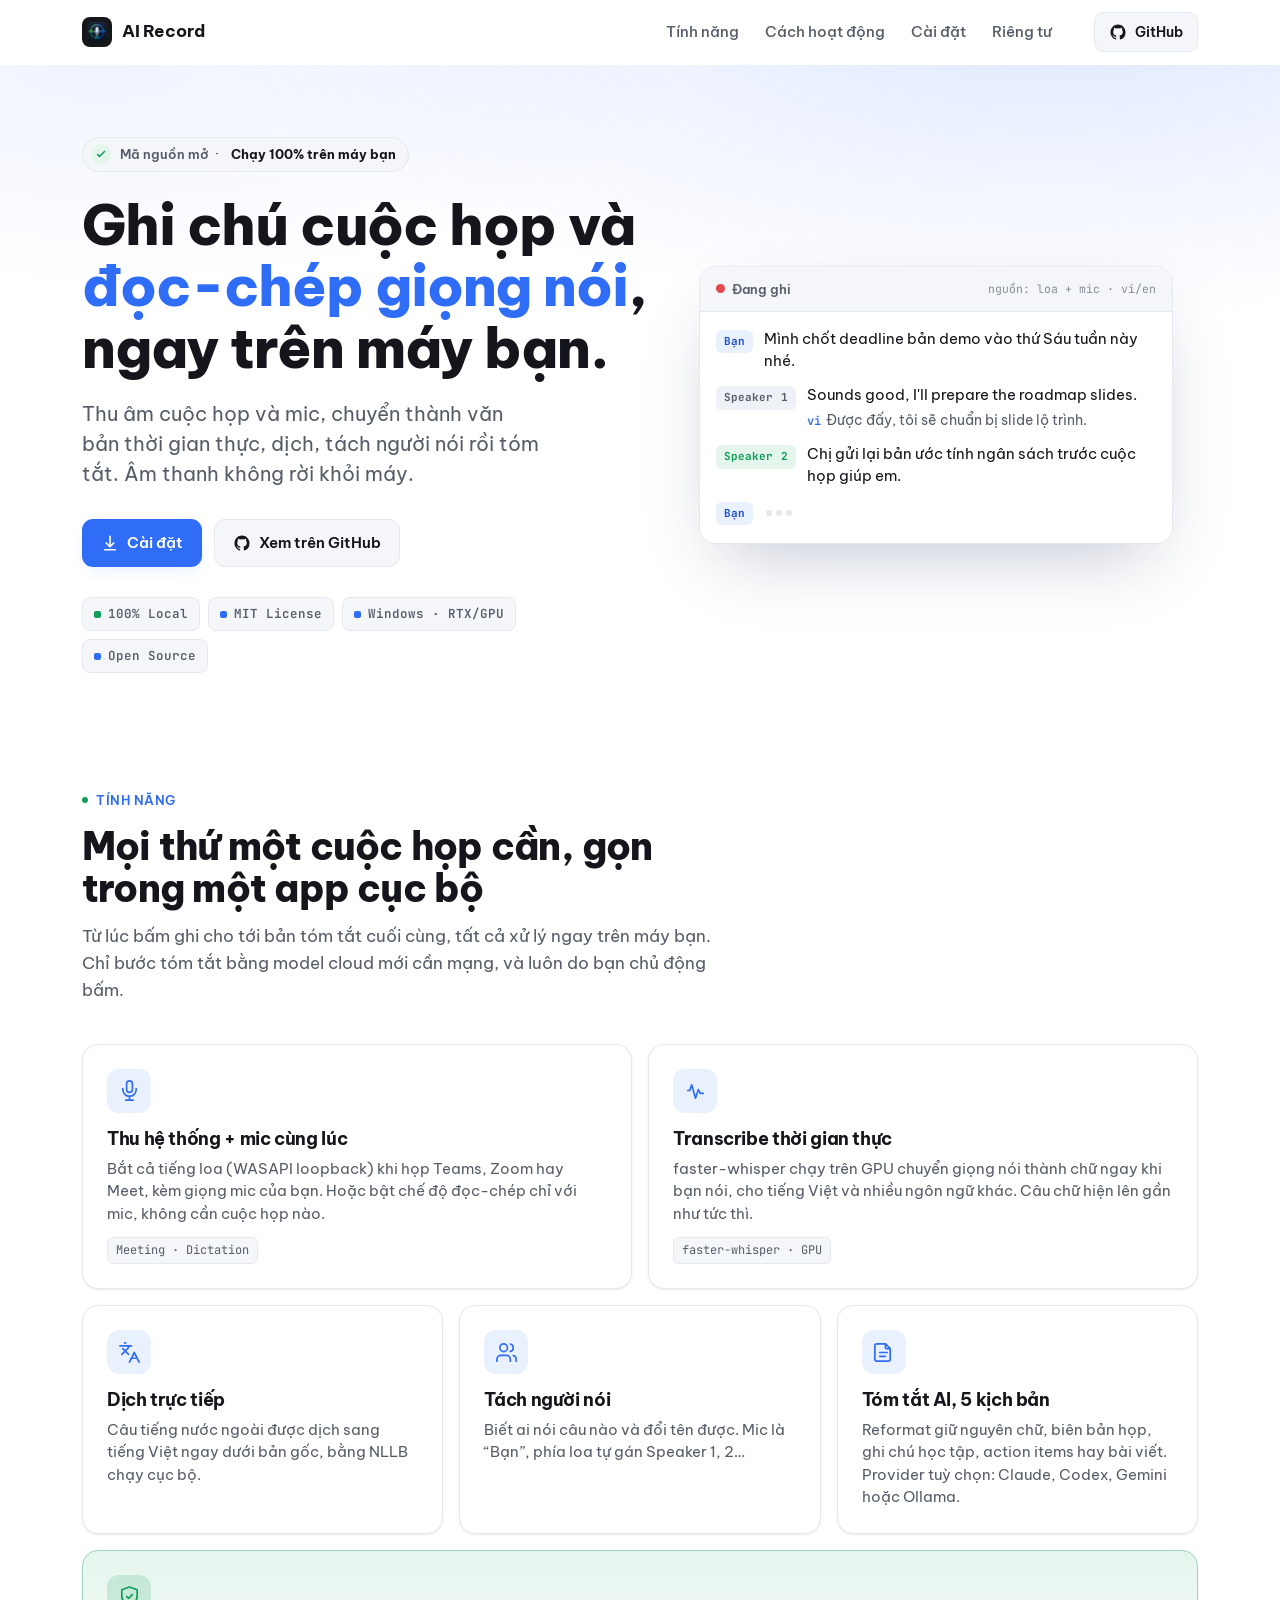
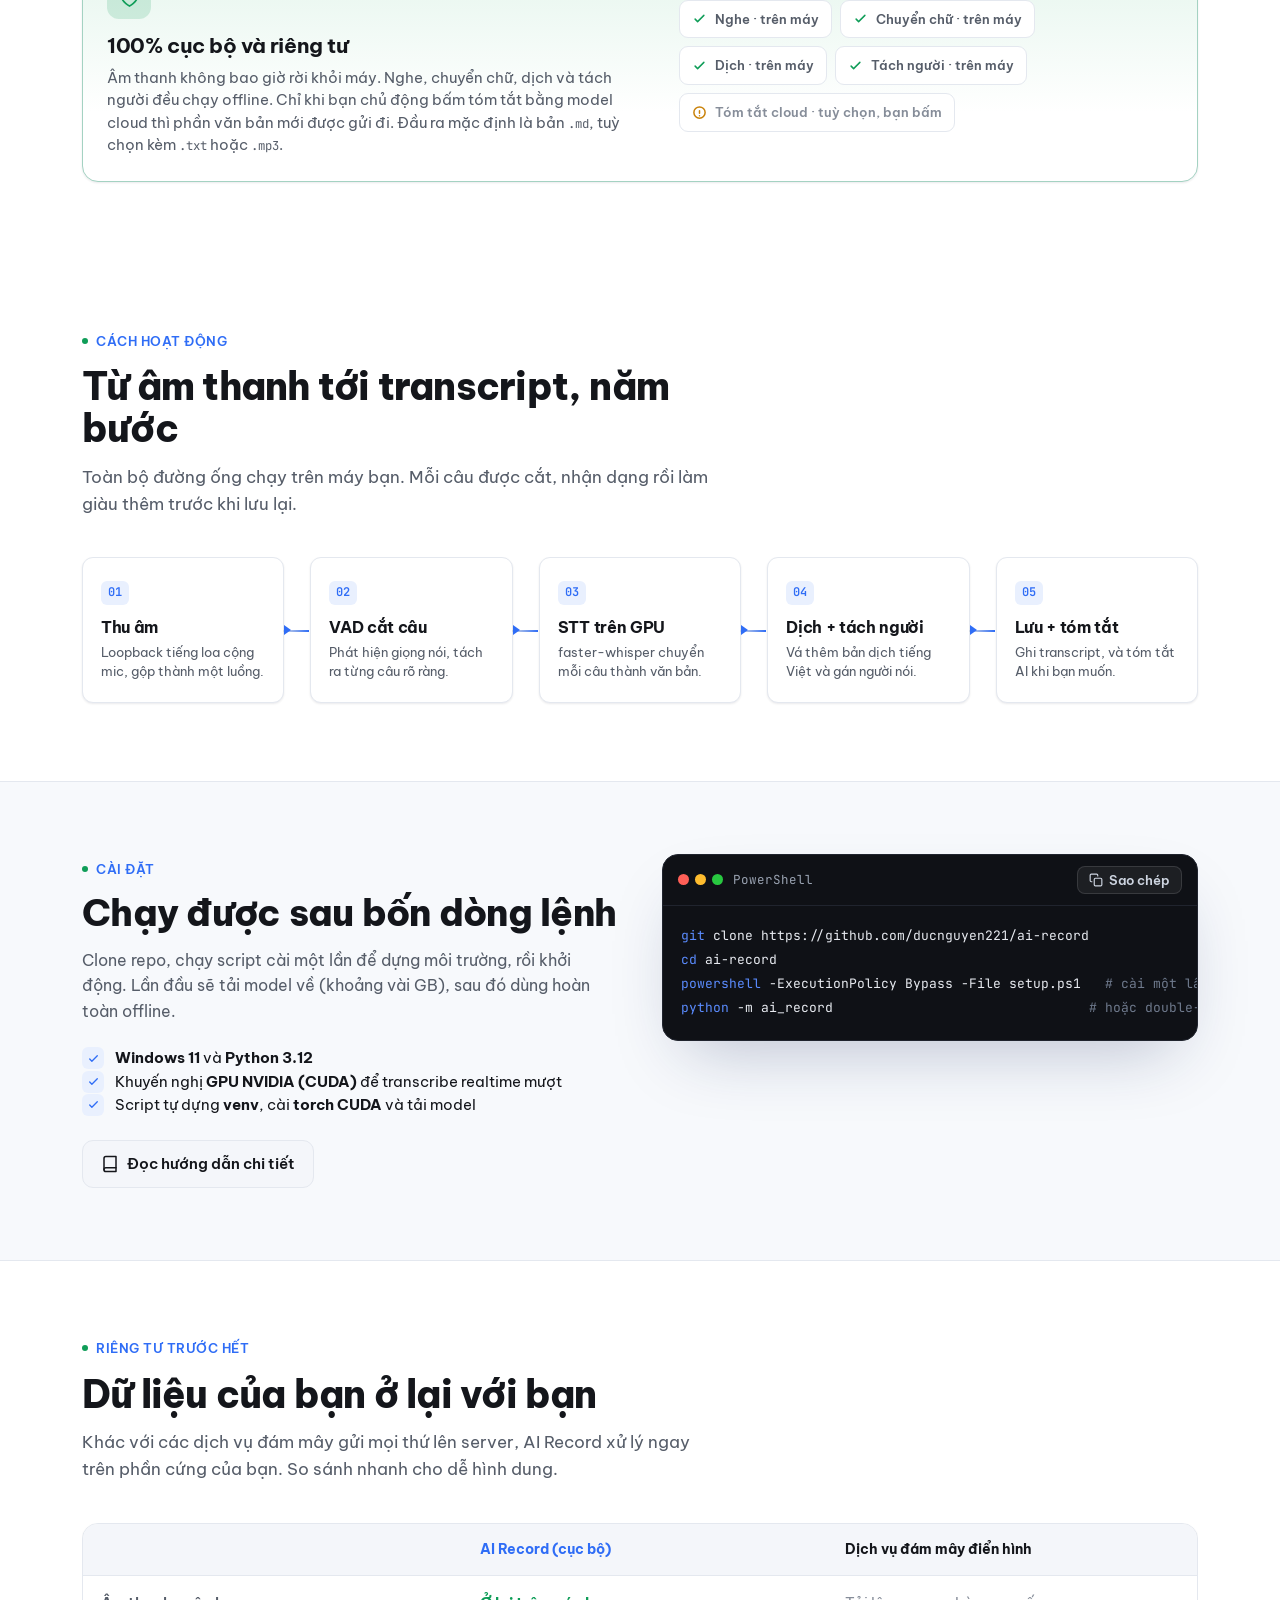
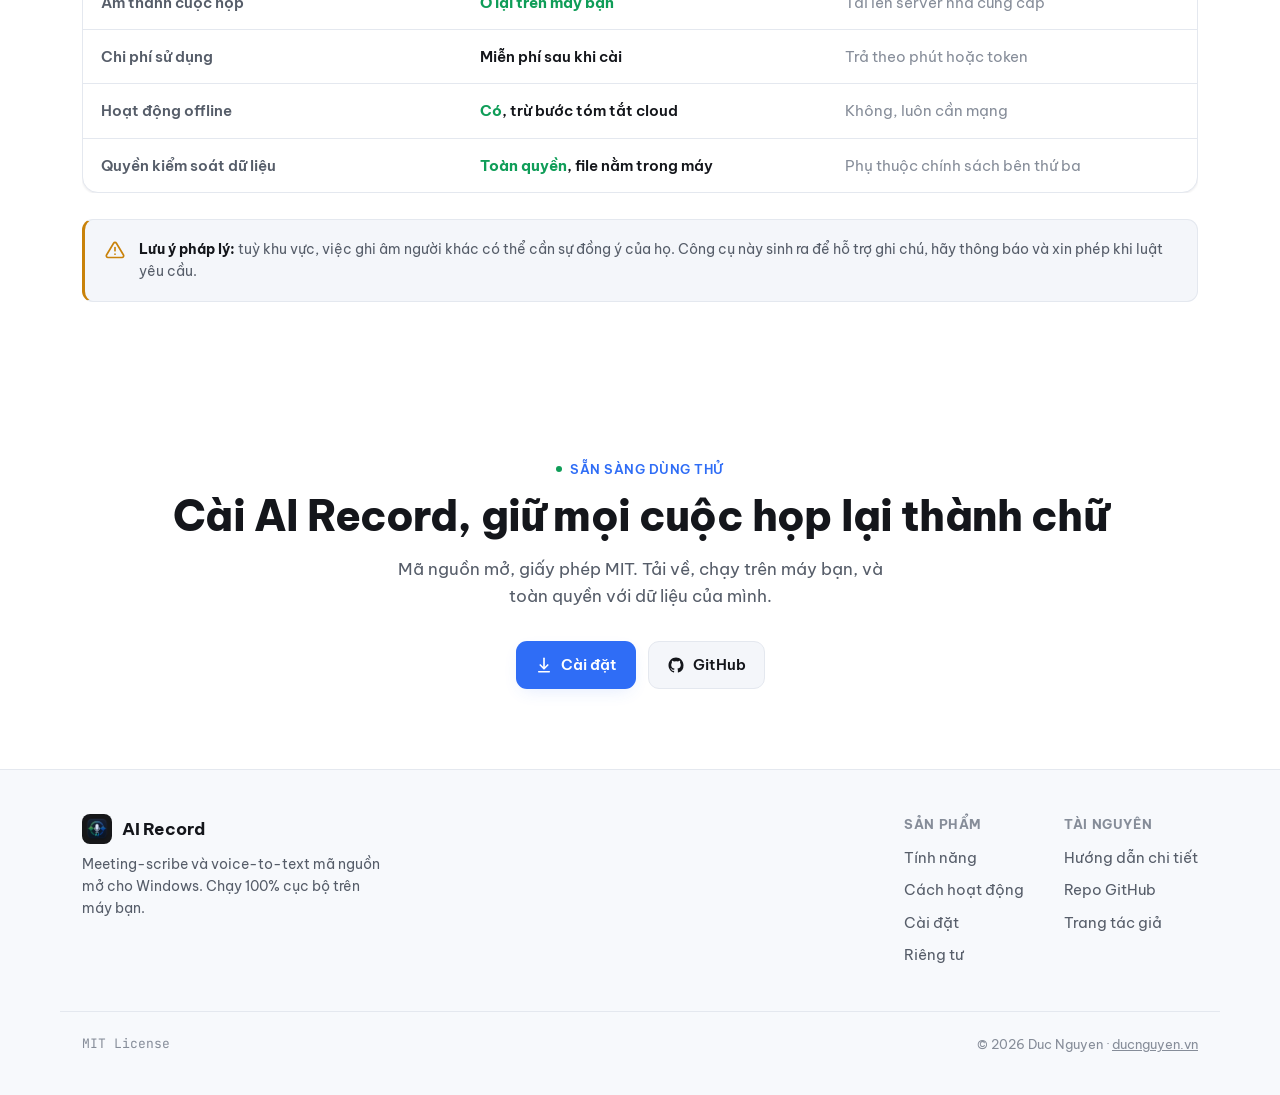
==== docs/index.html @ a38f0907 "Open-source release prep: MIT license, landing site, public README - LICENSE (MIT), README with badg" ====
<!doctype html>
<html lang="vi">
<head>
<meta charset="utf-8">
<meta name="viewport" content="width=device-width, initial-scale=1">
<title>AI Record · Ghi chú cuộc họp & đọc-chép giọng nói, chạy 100% cục bộ</title>
<meta name="description" content="AI Record là ứng dụng desktop mã nguồn mở cho Windows: thu âm cuộc họp, chuyển giọng nói thành văn bản thời gian thực, dịch, tách người nói và tóm tắt AI. Chạy 100% cục bộ trên máy bạn.">
<meta name="theme-color" content="#2f6df6" media="(prefers-color-scheme: light)">
<meta name="theme-color" content="#0e0f13" media="(prefers-color-scheme: dark)">
<meta property="og:title" content="AI Record · meeting-scribe & voice-to-text, 100% local">
<meta property="og:description" content="Thu âm họp + mic, transcribe realtime bằng faster-whisper (GPU), dịch, tách người nói, tóm tắt AI. Mã nguồn mở, chạy hoàn toàn trên máy bạn.">
<meta property="og:type" content="website">
<link rel="icon" href="logo.png">
<link rel="preconnect" href="https://fonts.googleapis.com">
<link rel="preconnect" href="https://fonts.gstatic.com" crossorigin>
<link href="https://fonts.googleapis.com/css2?family=Be+Vietnam+Pro:wght@400;500;600;700;800&family=JetBrains+Mono:wght@400;500;600&display=swap" rel="stylesheet">
<style>
  :root{
    --bg:#ffffff;
    --bg-tint:#f7f9fc;
    --surface:#ffffff;
    --surface-2:#f4f6fa;
    --surface-3:#eef1f6;
    --border:#e4e8ef;
    --border-strong:#d3d9e3;
    --text:#14161b;
    --muted:#565d69;
    --faint:#868d99;
    --accent:#2f6df6;
    --accent-ink:#1b4fd0;
    --accent-weak:#e9f0fe;
    --accent-glow:rgba(47,109,246,.16);
    --ok:#0f9d58;
    --ok-weak:#e4f5ec;
    --warn:#c9820a;
    --code-bg:#0f1116;
    --code-text:#e8ebf1;
    --code-border:#20242e;
    --radius:16px;
    --radius-sm:11px;
    --shadow-sm:0 1px 2px rgba(16,24,40,.05), 0 1px 3px rgba(16,24,40,.04);
    --shadow-md:0 8px 24px -8px rgba(16,24,40,.12), 0 2px 6px rgba(16,24,40,.05);
    --shadow-lg:0 30px 70px -24px rgba(20,40,90,.28);
    --mono:"JetBrains Mono",ui-monospace,"Cascadia Code",Consolas,monospace;
    --font:"Be Vietnam Pro",-apple-system,"Segoe UI",Roboto,"Noto Sans",sans-serif;
    --maxw:1160px;
  }
  @media (prefers-color-scheme:dark){
    :root{
      --bg:#0e0f13;
      --bg-tint:#111318;
      --surface:#16181d;
      --surface-2:#1b1e24;
      --surface-3:#22262e;
      --border:#282c34;
      --border-strong:#343a44;
      --text:#e9ebef;
      --muted:#a4abb6;
      --faint:#727984;
      --accent:#5b8cff;
      --accent-ink:#8fb0ff;
      --accent-weak:#182338;
      --accent-glow:rgba(91,140,255,.20);
      --ok:#3ec38a;
      --ok-weak:#12271d;
      --warn:#e0a032;
      --code-bg:#0a0c10;
      --code-text:#e4e8f0;
      --code-border:#20242e;
      --shadow-sm:0 1px 2px rgba(0,0,0,.4);
      --shadow-md:0 10px 28px -10px rgba(0,0,0,.6);
      --shadow-lg:0 34px 80px -28px rgba(0,0,0,.75);
    }
  }
  *{box-sizing:border-box}
  html{scroll-behavior:smooth}
  @media (prefers-reduced-motion:reduce){html{scroll-behavior:auto}}
  body{
    margin:0;background:var(--bg);color:var(--text);
    font-family:var(--font);line-height:1.6;font-size:16px;
    -webkit-font-smoothing:antialiased;text-rendering:optimizeLegibility;
    overflow-x:hidden;
  }
  a{color:inherit;text-decoration:none}
  h1,h2,h3{margin:0;letter-spacing:-.02em;line-height:1.1}
  p{margin:0}
  ::selection{background:var(--accent);color:#fff}
  .wrap{max-width:var(--maxw);margin:0 auto;padding:0 22px}
  .eyebrow{
    display:inline-flex;align-items:center;gap:8px;
    font-size:12.5px;font-weight:600;letter-spacing:.04em;text-transform:uppercase;
    color:var(--accent);
  }
  .eyebrow .dot{width:6px;height:6px;border-radius:50%;background:var(--ok)}

  /* ---------- header ---------- */
  header.site{
    position:sticky;top:0;z-index:50;
    background:color-mix(in srgb,var(--bg) 82%,transparent);
    backdrop-filter:saturate(180%) blur(14px);
    -webkit-backdrop-filter:saturate(180%) blur(14px);
    border-bottom:1px solid transparent;transition:border-color .25s;
  }
  header.site.scrolled{border-bottom-color:var(--border)}
  .nav{display:flex;align-items:center;gap:20px;height:64px}
  .brand{display:flex;align-items:center;gap:10px;font-weight:700;font-size:17px;letter-spacing:-.01em}
  .brand img{width:30px;height:30px;border-radius:8px;display:block}
  .nav-links{display:flex;gap:26px;margin-left:auto}
  .nav-links a{font-size:14.5px;font-weight:500;color:var(--muted);transition:color .18s}
  .nav-links a:hover{color:var(--text)}
  .nav .gh{margin-left:22px}
  @media (max-width:820px){.nav-links{display:none}.nav .gh{margin-left:auto}}

  /* ---------- buttons ---------- */
  .btn{
    display:inline-flex;align-items:center;gap:8px;white-space:nowrap;
    font-family:var(--font);font-size:15px;font-weight:600;
    padding:11px 18px;border-radius:11px;border:1px solid transparent;cursor:pointer;
    transition:transform .12s ease, background .18s, border-color .18s, box-shadow .18s;
  }
  .btn svg{width:18px;height:18px;flex:none}
  .btn:active{transform:translateY(1px)}
  .btn-primary{background:var(--accent);color:#fff;box-shadow:0 6px 18px -6px var(--accent-glow)}
  .btn-primary:hover{background:var(--accent-ink);box-shadow:0 10px 24px -8px var(--accent-glow)}
  .btn-ghost{background:var(--surface-2);color:var(--text);border-color:var(--border)}
  .btn-ghost:hover{background:var(--surface-3);border-color:var(--border-strong)}
  .btn-sm{padding:8px 14px;font-size:14px;border-radius:9px}

  /* ---------- hero ---------- */
  .hero{position:relative;padding:72px 0 40px;overflow:hidden}
  .hero::before{
    content:"";position:absolute;inset:0;z-index:-1;pointer-events:none;
    background:
      radial-gradient(120% 90% at 82% -10%, var(--accent-glow), transparent 55%),
      radial-gradient(90% 70% at 8% 0%, color-mix(in srgb,var(--accent) 8%,transparent), transparent 50%);
  }
  .hero-grid{display:grid;grid-template-columns:1.05fr .95fr;gap:52px;align-items:center}
  .hero-badge{
    display:inline-flex;align-items:center;gap:9px;
    padding:6px 12px 6px 8px;border-radius:999px;
    background:var(--surface-2);border:1px solid var(--border);
    font-size:13px;font-weight:600;color:var(--muted);margin-bottom:22px;
  }
  .hero-badge b{color:var(--text)}
  .hero-badge .tick{
    display:inline-flex;width:20px;height:20px;border-radius:50%;
    background:var(--ok-weak);color:var(--ok);align-items:center;justify-content:center;
  }
  .hero-badge .tick svg{width:12px;height:12px}
  .hero h1{font-size:clamp(2.15rem,5.4vw,3.5rem);font-weight:800}
  .hero h1 .hl{color:var(--accent);position:relative;white-space:nowrap}
  .hero .lead{margin-top:20px;font-size:clamp(1.02rem,2.2vw,1.22rem);color:var(--muted);max-width:33ch;line-height:1.55}
  .hero-cta{display:flex;gap:12px;margin-top:30px;flex-wrap:wrap}
  .tech-badges{display:flex;flex-wrap:wrap;gap:8px;margin-top:30px}
  .tb{
    display:inline-flex;align-items:center;gap:7px;
    font-size:12.5px;font-weight:600;font-family:var(--mono);
    padding:6px 11px;border-radius:8px;background:var(--surface-2);
    border:1px solid var(--border);color:var(--muted);
  }
  .tb .g{width:7px;height:7px;border-radius:2px;background:var(--accent)}
  .tb.local .g{background:var(--ok)}

  /* ---------- hero preview panel ---------- */
  .preview{
    position:relative;border-radius:var(--radius);
    background:var(--surface);border:1px solid var(--border);
    box-shadow:var(--shadow-lg);overflow:hidden;
  }
  .preview::after{content:"";position:absolute;inset:0;border-radius:inherit;pointer-events:none;
    box-shadow:inset 0 1px 0 rgba(255,255,255,.5)}
  @media (prefers-color-scheme:dark){.preview::after{box-shadow:inset 0 1px 0 rgba(255,255,255,.06)}}
  .pv-top{
    display:flex;align-items:center;gap:10px;padding:12px 16px;
    border-bottom:1px solid var(--border);background:var(--surface-2);
  }
  .pv-live{display:inline-flex;align-items:center;gap:7px;font-size:12.5px;font-weight:600;color:var(--muted)}
  .pv-live .rec{width:9px;height:9px;border-radius:50%;background:#e5484d;box-shadow:0 0 0 0 rgba(229,72,77,.5);animation:pulse 2s infinite}
  @keyframes pulse{0%{box-shadow:0 0 0 0 rgba(229,72,77,.45)}70%{box-shadow:0 0 0 7px rgba(229,72,77,0)}100%{box-shadow:0 0 0 0 rgba(229,72,77,0)}}
  @media (prefers-reduced-motion:reduce){.pv-live .rec{animation:none}}
  .pv-src{margin-left:auto;font-size:11.5px;font-family:var(--mono);color:var(--faint)}
  .pv-body{padding:16px 16px 18px;display:flex;flex-direction:column;gap:13px}
  .line{display:flex;gap:11px;align-items:flex-start}
  .who{
    flex:none;font-size:11px;font-weight:700;padding:3px 8px;border-radius:6px;margin-top:2px;
    font-family:var(--mono);letter-spacing:.01em;
  }
  .who.you{background:var(--accent-weak);color:var(--accent-ink)}
  .who.s1{background:var(--surface-3);color:var(--muted)}
  .who.s2{background:var(--ok-weak);color:var(--ok)}
  .say{font-size:14.5px;line-height:1.5}
  .say .orig{color:var(--text)}
  .say .tr{display:block;margin-top:4px;color:var(--muted);font-size:13.5px}
  .say .tr b{color:var(--accent);font-weight:600;font-family:var(--mono);font-size:12px;margin-right:5px}
  .typing{display:inline-flex;gap:4px;align-items:center;padding:5px 2px}
  .typing i{width:6px;height:6px;border-radius:50%;background:var(--faint);animation:blink 1.4s infinite both}
  .typing i:nth-child(2){animation-delay:.2s}.typing i:nth-child(3){animation-delay:.4s}
  @keyframes blink{0%,80%,100%{opacity:.2}40%{opacity:1}}
  @media (prefers-reduced-motion:reduce){.typing i{animation:none;opacity:.5}}

  /* ---------- section shell ---------- */
  section{padding:72px 0}
  .sec-head{max-width:640px;margin-bottom:40px}
  .sec-head h2{font-size:clamp(1.7rem,3.6vw,2.4rem);font-weight:800;margin-top:14px}
  .sec-head p{margin-top:14px;color:var(--muted);font-size:1.05rem;line-height:1.6}

  /* ---------- feature bento ---------- */
  .bento{display:grid;grid-template-columns:repeat(6,1fr);gap:16px}
  .feat{
    grid-column:span 2;
    background:var(--surface);border:1px solid var(--border);border-radius:var(--radius);
    padding:24px;box-shadow:var(--shadow-sm);transition:transform .2s ease, box-shadow .2s ease, border-color .2s;
  }
  .feat:hover{transform:translateY(-3px);box-shadow:var(--shadow-md);border-color:var(--border-strong)}
  .feat.wide{grid-column:span 3}
  .feat.full{grid-column:span 6}
  .ficon{
    width:44px;height:44px;border-radius:12px;display:flex;align-items:center;justify-content:center;
    background:var(--accent-weak);color:var(--accent);margin-bottom:16px;
  }
  .ficon svg{width:23px;height:23px}
  .feat h3{font-size:1.12rem;font-weight:700}
  .feat p{margin-top:9px;color:var(--muted);font-size:14.5px;line-height:1.55}
  .feat .kbd{display:inline-block;margin-top:12px;font-family:var(--mono);font-size:12px;color:var(--muted);
    background:var(--surface-2);border:1px solid var(--border);border-radius:6px;padding:3px 8px}
  /* privacy full-width card */
  .feat.full{
    display:grid;grid-template-columns:1.1fr 1fr;gap:28px;align-items:center;
    background:
      linear-gradient(180deg,var(--ok-weak),transparent 70%),var(--surface);
    border-color:color-mix(in srgb,var(--ok) 30%,var(--border));
  }
  .feat.full .ficon{background:color-mix(in srgb,var(--ok) 16%,transparent);color:var(--ok)}
  .feat.full h3{font-size:1.3rem}
  .privacy-tags{display:flex;flex-wrap:wrap;gap:8px;align-content:flex-start}
  .ptag{font-size:13px;font-weight:600;padding:8px 12px;border-radius:9px;background:var(--surface);
    border:1px solid var(--border);color:var(--muted);display:inline-flex;gap:8px;align-items:center}
  .ptag svg{width:15px;height:15px;color:var(--ok)}
  .ptag.out{color:var(--faint)}
  .ptag.out svg{color:var(--warn)}
  @media (max-width:900px){
    .bento{grid-template-columns:repeat(2,1fr)}
    .feat,.feat.wide{grid-column:span 1}
    .feat.full{grid-column:span 2;grid-template-columns:1fr}
  }
  @media (max-width:560px){
    .bento{grid-template-columns:1fr}
    .feat,.feat.wide,.feat.full{grid-column:span 1}
  }

  /* ---------- pipeline ---------- */
  .pipe-wrap{overflow-x:auto;padding-bottom:6px;margin:0 -22px;padding-left:22px;padding-right:22px}
  .pipe{display:flex;gap:0;min-width:min-content}
  .pstep{
    flex:1 1 0;min-width:172px;position:relative;
    background:var(--surface);border:1px solid var(--border);border-radius:var(--radius-sm);
    padding:20px 18px;box-shadow:var(--shadow-sm);
  }
  .pstep:not(:last-child){margin-right:26px}
  .pstep:not(:last-child)::after{
    content:"";position:absolute;top:50%;right:-26px;width:26px;height:2px;
    background:linear-gradient(90deg,var(--border-strong),var(--accent));
  }
  .pstep:not(:last-child)::before{
    content:"";position:absolute;top:50%;right:-8px;width:0;height:0;transform:translateY(-50%);
    border-left:7px solid var(--accent);border-top:5px solid transparent;border-bottom:5px solid transparent;z-index:2;
  }
  .pnum{font-family:var(--mono);font-size:12px;font-weight:600;color:var(--accent);
    background:var(--accent-weak);border-radius:6px;padding:2px 7px;display:inline-block}
  .pstep h3{margin-top:14px;font-size:1.02rem;font-weight:700}
  .pstep p{margin-top:6px;font-size:13px;color:var(--muted);line-height:1.5}
  @media (max-width:760px){
    .pipe{flex-direction:column}
    .pstep{min-width:0}
    .pstep:not(:last-child){margin-right:0;margin-bottom:28px}
    .pstep:not(:last-child)::after{top:auto;bottom:-26px;right:50%;width:2px;height:26px;background:linear-gradient(180deg,var(--border-strong),var(--accent))}
    .pstep:not(:last-child)::before{top:auto;bottom:-9px;right:50%;transform:translateX(50%);
      border-left:5px solid transparent;border-right:5px solid transparent;border-top:7px solid var(--accent);border-bottom:0}
  }

  /* ---------- install ---------- */
  .install{background:var(--bg-tint);border-top:1px solid var(--border);border-bottom:1px solid var(--border)}
  .install-grid{display:grid;grid-template-columns:1fr 1fr;gap:44px;align-items:start}
  .code-card{
    background:var(--code-bg);border:1px solid var(--code-border);border-radius:var(--radius);
    box-shadow:var(--shadow-lg);overflow:hidden;
  }
  .code-top{display:flex;align-items:center;gap:8px;padding:11px 15px;border-bottom:1px solid var(--code-border)}
  .code-top .fn{font-family:var(--mono);font-size:12.5px;color:#9aa3b2;margin-left:2px}
  .copy-btn{
    margin-left:auto;display:inline-flex;align-items:center;gap:6px;cursor:pointer;
    font-family:var(--font);font-size:12.5px;font-weight:600;color:#cdd4e0;
    background:rgba(255,255,255,.06);border:1px solid rgba(255,255,255,.12);
    padding:5px 11px;border-radius:8px;transition:background .15s,color .15s;
  }
  .copy-btn:hover{background:rgba(255,255,255,.12);color:#fff}
  .copy-btn svg{width:14px;height:14px}
  .copy-btn.done{color:#3ec38a;border-color:rgba(62,195,138,.4)}
  .code-scroll{overflow-x:auto}
  pre{margin:0;padding:18px 18px 20px}
  pre code{
    font-family:var(--mono);font-size:13px;line-height:1.85;color:var(--code-text);
    white-space:pre;display:block;
  }
  .code-scroll .cm{color:#6f7a8d}
  .code-scroll .pr{color:#5b8cff}
  .install-copy h2{font-size:clamp(1.7rem,3.6vw,2.3rem);font-weight:800}
  .install-copy p{margin-top:14px;color:var(--muted);line-height:1.6}
  .req{margin-top:22px;display:flex;flex-direction:column;gap:11px}
  .req li{display:flex;gap:11px;align-items:flex-start;list-style:none;font-size:14.5px}
  .req ul{margin:0;padding:0}
  .req .ic{flex:none;width:22px;height:22px;border-radius:6px;background:var(--accent-weak);color:var(--accent);
    display:flex;align-items:center;justify-content:center;margin-top:1px}
  .req .ic svg{width:13px;height:13px}
  .req b{color:var(--text)}
  @media (max-width:840px){.install-grid{grid-template-columns:1fr;gap:30px}}

  /* ---------- privacy / compare ---------- */
  .compare{border-collapse:separate;border-spacing:0;width:100%;background:var(--surface);
    border:1px solid var(--border);border-radius:var(--radius);overflow:hidden;box-shadow:var(--shadow-sm)}
  .compare th,.compare td{padding:15px 18px;text-align:left;font-size:14.5px;vertical-align:top}
  .compare thead th{background:var(--surface-2);font-weight:700;font-size:13.5px;border-bottom:1px solid var(--border)}
  .compare thead th.us{color:var(--accent)}
  .compare tbody tr:not(:last-child) td{border-bottom:1px solid var(--border)}
  .compare td.lbl{font-weight:600;color:var(--muted);width:34%}
  .compare td.us{font-weight:600}
  .compare td .yes{color:var(--ok);font-weight:700}
  .compare td .no{color:var(--faint)}
  .cmp-wrap{overflow-x:auto}
  @media (max-width:600px){.compare th,.compare td{padding:12px 13px;font-size:13.5px}}

  /* ---------- legal ---------- */
  .legal{
    display:flex;gap:14px;align-items:flex-start;
    background:var(--surface-2);border:1px solid var(--border);border-left:3px solid var(--warn);
    border-radius:var(--radius-sm);padding:18px 20px;
  }
  .legal svg{flex:none;width:20px;height:20px;color:var(--warn);margin-top:2px}
  .legal p{font-size:14px;color:var(--muted);line-height:1.6}
  .legal b{color:var(--text)}

  /* ---------- final cta ---------- */
  .final{text-align:center;padding:80px 0}
  .final h2{font-size:clamp(1.8rem,4vw,2.6rem);font-weight:800}
  .final p{margin:16px auto 0;max-width:46ch;color:var(--muted);font-size:1.06rem}
  .final .hero-cta{justify-content:center;margin-top:32px}

  /* ---------- footer ---------- */
  footer.site{border-top:1px solid var(--border);background:var(--bg-tint);padding:44px 0 40px}
  .foot{display:flex;justify-content:space-between;gap:30px;flex-wrap:wrap;align-items:flex-start}
  .foot .brand{margin-bottom:10px}
  .foot-tag{color:var(--muted);font-size:14px;max-width:34ch;line-height:1.55}
  .foot-links{display:flex;gap:40px;flex-wrap:wrap}
  .foot-col b{display:block;font-size:12.5px;text-transform:uppercase;letter-spacing:.05em;color:var(--faint);margin-bottom:12px}
  .foot-col a{display:block;font-size:14.5px;color:var(--muted);margin-bottom:9px;transition:color .15s}
  .foot-col a:hover{color:var(--accent)}
  .foot-bottom{margin-top:36px;padding-top:22px;border-top:1px solid var(--border);
    display:flex;justify-content:space-between;gap:16px;flex-wrap:wrap;color:var(--faint);font-size:13px}
  .foot-bottom .lic{font-family:var(--mono)}

  /* ---------- scroll reveal ---------- */
  @media (prefers-reduced-motion:no-preference){
    .reveal{opacity:0;transform:translateY(20px);transition:opacity .6s cubic-bezier(.16,1,.3,1),transform .6s cubic-bezier(.16,1,.3,1)}
    .reveal.in{opacity:1;transform:none}
  }
</style>
</head>
<body>

<!-- ======= HEADER ======= -->
<header class="site" id="siteHeader">
  <div class="wrap nav">
    <a class="brand" href="#top"><img src="logo.png" alt="AI Record logo">AI Record</a>
    <nav class="nav-links">
      <a href="#tinh-nang">Tính năng</a>
      <a href="#cach-hoat-dong">Cách hoạt động</a>
      <a href="#cai-dat">Cài đặt</a>
      <a href="#rieng-tu">Riêng tư</a>
    </nav>
    <a class="btn btn-ghost btn-sm gh" href="https://github.com/ducnguyen221/ai-record" target="_blank" rel="noopener">
      <svg viewBox="0 0 24 24" fill="currentColor" aria-hidden="true"><path d="M12 2C6.48 2 2 6.58 2 12.25c0 4.53 2.87 8.37 6.84 9.73.5.09.68-.22.68-.49 0-.24-.01-.87-.01-1.71-2.78.62-3.37-1.37-3.37-1.37-.45-1.18-1.11-1.49-1.11-1.49-.91-.64.07-.62.07-.62 1 .07 1.53 1.06 1.53 1.06.89 1.56 2.34 1.11 2.91.85.09-.66.35-1.11.63-1.36-2.22-.26-4.55-1.14-4.55-5.07 0-1.12.39-2.03 1.03-2.75-.1-.26-.45-1.3.1-2.71 0 0 .84-.28 2.75 1.05a9.4 9.4 0 0 1 2.5-.34c.85 0 1.71.12 2.5.34 1.91-1.33 2.75-1.05 2.75-1.05.55 1.41.2 2.45.1 2.71.64.72 1.03 1.63 1.03 2.75 0 3.94-2.34 4.81-4.57 5.06.36.32.68.94.68 1.9 0 1.37-.01 2.48-.01 2.82 0 .27.18.59.69.49A10.02 10.02 0 0 0 22 12.25C22 6.58 17.52 2 12 2Z"/></svg>
      GitHub
    </a>
  </div>
</header>

<main id="top">

<!-- ======= HERO ======= -->
<section class="hero">
  <div class="wrap hero-grid">
    <div class="hero-copy">
      <span class="hero-badge">
        <span class="tick"><svg viewBox="0 0 24 24" fill="none" stroke="currentColor" stroke-width="3" stroke-linecap="round" stroke-linejoin="round"><path d="M5 13l4 4L19 7"/></svg></span>
        Mã nguồn mở &nbsp;·&nbsp; <b>Chạy 100% trên máy bạn</b>
      </span>
      <h1>Ghi chú cuộc họp và<br><span class="hl">đọc-chép giọng nói</span>, ngay trên máy bạn.</h1>
      <p class="lead">Thu âm cuộc họp và mic, chuyển thành văn bản thời gian thực, dịch, tách người nói rồi tóm tắt. Âm thanh không rời khỏi máy.</p>
      <div class="hero-cta">
        <a class="btn btn-primary" href="#cai-dat">
          <svg viewBox="0 0 24 24" fill="none" stroke="currentColor" stroke-width="2.2" stroke-linecap="round" stroke-linejoin="round"><path d="M12 3v13"/><path d="m7 12 5 5 5-5"/><path d="M5 21h14"/></svg>
          Cài đặt
        </a>
        <a class="btn btn-ghost" href="https://github.com/ducnguyen221/ai-record" target="_blank" rel="noopener">
          <svg viewBox="0 0 24 24" fill="currentColor" aria-hidden="true"><path d="M12 2C6.48 2 2 6.58 2 12.25c0 4.53 2.87 8.37 6.84 9.73.5.09.68-.22.68-.49 0-.24-.01-.87-.01-1.71-2.78.62-3.37-1.37-3.37-1.37-.45-1.18-1.11-1.49-1.11-1.49-.91-.64.07-.62.07-.62 1 .07 1.53 1.06 1.53 1.06.89 1.56 2.34 1.11 2.91.85.09-.66.35-1.11.63-1.36-2.22-.26-4.55-1.14-4.55-5.07 0-1.12.39-2.03 1.03-2.75-.1-.26-.45-1.3.1-2.71 0 0 .84-.28 2.75 1.05a9.4 9.4 0 0 1 2.5-.34c.85 0 1.71.12 2.5.34 1.91-1.33 2.75-1.05 2.75-1.05.55 1.41.2 2.45.1 2.71.64.72 1.03 1.63 1.03 2.75 0 3.94-2.34 4.81-4.57 5.06.36.32.68.94.68 1.9 0 1.37-.01 2.48-.01 2.82 0 .27.18.59.69.49A10.02 10.02 0 0 0 22 12.25C22 6.58 17.52 2 12 2Z"/></svg>
          Xem trên GitHub
        </a>
      </div>
      <div class="tech-badges">
        <span class="tb local"><span class="g"></span>100% Local</span>
        <span class="tb"><span class="g"></span>MIT License</span>
        <span class="tb"><span class="g"></span>Windows · RTX/GPU</span>
        <span class="tb"><span class="g"></span>Open Source</span>
      </div>
    </div>

    <!-- product preview: stylized live-transcript illustration -->
    <div class="preview" role="img" aria-label="Minh hoạ cửa sổ transcript thời gian thực: câu tiếng Việt, câu tiếng Anh được dịch, và nhãn tách người nói.">
      <div class="pv-top">
        <span class="pv-live"><span class="rec"></span>Đang ghi</span>
        <span class="pv-src">nguồn: loa + mic · vi/en</span>
      </div>
      <div class="pv-body">
        <div class="line">
          <span class="who you">Bạn</span>
          <span class="say"><span class="orig">Mình chốt deadline bản demo vào thứ Sáu tuần này nhé.</span></span>
        </div>
        <div class="line">
          <span class="who s1">Speaker&nbsp;1</span>
          <span class="say"><span class="orig">Sounds good, I'll prepare the roadmap slides.</span>
            <span class="tr"><b>vi</b>Được đấy, tôi sẽ chuẩn bị slide lộ trình.</span></span>
        </div>
        <div class="line">
          <span class="who s2">Speaker&nbsp;2</span>
          <span class="say"><span class="orig">Chị gửi lại bản ước tính ngân sách trước cuộc họp giúp em.</span></span>
        </div>
        <div class="line">
          <span class="who you">Bạn</span>
          <span class="say"><span class="typing"><i></i><i></i><i></i></span></span>
        </div>
      </div>
    </div>
  </div>
</section>

<!-- ======= FEATURES ======= -->
<section id="tinh-nang">
  <div class="wrap">
    <div class="sec-head reveal">
      <span class="eyebrow"><span class="dot"></span>Tính năng</span>
      <h2>Mọi thứ một cuộc họp cần, gọn trong một app cục bộ</h2>
      <p>Từ lúc bấm ghi cho tới bản tóm tắt cuối cùng, tất cả xử lý ngay trên máy bạn. Chỉ bước tóm tắt bằng model cloud mới cần mạng, và luôn do bạn chủ động bấm.</p>
    </div>

    <div class="bento">
      <article class="feat wide reveal">
        <div class="ficon"><svg viewBox="0 0 24 24" fill="none" stroke="currentColor" stroke-width="1.75" stroke-linecap="round" stroke-linejoin="round"><path d="M12 2a3 3 0 0 0-3 3v6a3 3 0 0 0 6 0V5a3 3 0 0 0-3-3Z"/><path d="M19 10v1a7 7 0 0 1-14 0v-1"/><path d="M12 18v4"/><path d="M8 22h8"/></svg></div>
        <h3>Thu hệ thống + mic cùng lúc</h3>
        <p>Bắt cả tiếng loa (WASAPI loopback) khi họp Teams, Zoom hay Meet, kèm giọng mic của bạn. Hoặc bật chế độ đọc-chép chỉ với mic, không cần cuộc họp nào.</p>
        <span class="kbd">Meeting · Dictation</span>
      </article>

      <article class="feat wide reveal">
        <div class="ficon"><svg viewBox="0 0 24 24" fill="none" stroke="currentColor" stroke-width="1.75" stroke-linecap="round" stroke-linejoin="round"><path d="M4 12h2l2-6 4 14 3-9 2 4h3"/></svg></div>
        <h3>Transcribe thời gian thực</h3>
        <p>faster-whisper chạy trên GPU chuyển giọng nói thành chữ ngay khi bạn nói, cho tiếng Việt và nhiều ngôn ngữ khác. Câu chữ hiện lên gần như tức thì.</p>
        <span class="kbd">faster-whisper · GPU</span>
      </article>

      <article class="feat reveal">
        <div class="ficon"><svg viewBox="0 0 24 24" fill="none" stroke="currentColor" stroke-width="1.75" stroke-linecap="round" stroke-linejoin="round"><path d="m5 8 6 6"/><path d="m4 14 6-6 2-3"/><path d="M2 5h12"/><path d="M7 2h1"/><path d="m22 22-5-10-5 10"/><path d="M14 18h6"/></svg></div>
        <h3>Dịch trực tiếp</h3>
        <p>Câu tiếng nước ngoài được dịch sang tiếng Việt ngay dưới bản gốc, bằng NLLB chạy cục bộ.</p>
      </article>

      <article class="feat reveal">
        <div class="ficon"><svg viewBox="0 0 24 24" fill="none" stroke="currentColor" stroke-width="1.75" stroke-linecap="round" stroke-linejoin="round"><path d="M16 21v-2a4 4 0 0 0-4-4H6a4 4 0 0 0-4 4v2"/><circle cx="9" cy="7" r="4"/><path d="M22 21v-2a4 4 0 0 0-3-3.87"/><path d="M16 3.13a4 4 0 0 1 0 7.75"/></svg></div>
        <h3>Tách người nói</h3>
        <p>Biết ai nói câu nào và đổi tên được. Mic là “Bạn”, phía loa tự gán Speaker 1, 2…</p>
      </article>

      <article class="feat reveal">
        <div class="ficon"><svg viewBox="0 0 24 24" fill="none" stroke="currentColor" stroke-width="1.75" stroke-linecap="round" stroke-linejoin="round"><path d="M14 3v4a1 1 0 0 0 1 1h4"/><path d="M5 3h9l5 5v11a2 2 0 0 1-2 2H5a2 2 0 0 1-2-2V5a2 2 0 0 1 2-2Z"/><path d="M8 12h8"/><path d="M8 16h6"/></svg></div>
        <h3>Tóm tắt AI, 5 kịch bản</h3>
        <p>Reformat giữ nguyên chữ, biên bản họp, ghi chú học tập, action items hay bài viết. Provider tuỳ chọn: Claude, Codex, Gemini hoặc Ollama.</p>
      </article>

      <article class="feat full reveal">
        <div>
          <div class="ficon"><svg viewBox="0 0 24 24" fill="none" stroke="currentColor" stroke-width="1.75" stroke-linecap="round" stroke-linejoin="round"><path d="M12 22s8-4 8-10V5l-8-3-8 3v7c0 6 8 10 8 10Z"/><path d="m9 12 2 2 4-4"/></svg></div>
          <h3>100% cục bộ và riêng tư</h3>
          <p>Âm thanh không bao giờ rời khỏi máy. Nghe, chuyển chữ, dịch và tách người đều chạy offline. Chỉ khi bạn chủ động bấm tóm tắt bằng model cloud thì phần văn bản mới được gửi đi. Đầu ra mặc định là bản <code style="font-family:var(--mono);font-size:.85em">.md</code>, tuỳ chọn kèm <code style="font-family:var(--mono);font-size:.85em">.txt</code> hoặc <code style="font-family:var(--mono);font-size:.85em">.mp3</code>.</p>
        </div>
        <div class="privacy-tags">
          <span class="ptag"><svg viewBox="0 0 24 24" fill="none" stroke="currentColor" stroke-width="2.4" stroke-linecap="round" stroke-linejoin="round"><path d="M5 13l4 4L19 7"/></svg>Nghe · trên máy</span>
          <span class="ptag"><svg viewBox="0 0 24 24" fill="none" stroke="currentColor" stroke-width="2.4" stroke-linecap="round" stroke-linejoin="round"><path d="M5 13l4 4L19 7"/></svg>Chuyển chữ · trên máy</span>
          <span class="ptag"><svg viewBox="0 0 24 24" fill="none" stroke="currentColor" stroke-width="2.4" stroke-linecap="round" stroke-linejoin="round"><path d="M5 13l4 4L19 7"/></svg>Dịch · trên máy</span>
          <span class="ptag"><svg viewBox="0 0 24 24" fill="none" stroke="currentColor" stroke-width="2.4" stroke-linecap="round" stroke-linejoin="round"><path d="M5 13l4 4L19 7"/></svg>Tách người · trên máy</span>
          <span class="ptag out"><svg viewBox="0 0 24 24" fill="none" stroke="currentColor" stroke-width="2.4" stroke-linecap="round" stroke-linejoin="round"><path d="M12 9v4"/><path d="M12 17h.01"/><circle cx="12" cy="12" r="9"/></svg>Tóm tắt cloud · tuỳ chọn, bạn bấm</span>
        </div>
      </article>
    </div>
  </div>
</section>

<!-- ======= HOW IT WORKS ======= -->
<section id="cach-hoat-dong">
  <div class="wrap">
    <div class="sec-head reveal">
      <span class="eyebrow"><span class="dot"></span>Cách hoạt động</span>
      <h2>Từ âm thanh tới transcript, năm bước</h2>
      <p>Toàn bộ đường ống chạy trên máy bạn. Mỗi câu được cắt, nhận dạng rồi làm giàu thêm trước khi lưu lại.</p>
    </div>
  </div>
  <div class="wrap">
    <div class="pipe-wrap reveal">
      <div class="pipe">
        <div class="pstep">
          <span class="pnum">01</span>
          <h3>Thu âm</h3>
          <p>Loopback tiếng loa cộng mic, gộp thành một luồng.</p>
        </div>
        <div class="pstep">
          <span class="pnum">02</span>
          <h3>VAD cắt câu</h3>
          <p>Phát hiện giọng nói, tách ra từng câu rõ ràng.</p>
        </div>
        <div class="pstep">
          <span class="pnum">03</span>
          <h3>STT trên GPU</h3>
          <p>faster-whisper chuyển mỗi câu thành văn bản.</p>
        </div>
        <div class="pstep">
          <span class="pnum">04</span>
          <h3>Dịch + tách người</h3>
          <p>Vá thêm bản dịch tiếng Việt và gán người nói.</p>
        </div>
        <div class="pstep">
          <span class="pnum">05</span>
          <h3>Lưu + tóm tắt</h3>
          <p>Ghi transcript, và tóm tắt AI khi bạn muốn.</p>
        </div>
      </div>
    </div>
  </div>
</section>

<!-- ======= INSTALL ======= -->
<section id="cai-dat" class="install">
  <div class="wrap install-grid">
    <div class="install-copy reveal">
      <span class="eyebrow"><span class="dot"></span>Cài đặt</span>
      <h2 style="margin-top:14px">Chạy được sau bốn dòng lệnh</h2>
      <p>Clone repo, chạy script cài một lần để dựng môi trường, rồi khởi động. Lần đầu sẽ tải model về (khoảng vài GB), sau đó dùng hoàn toàn offline.</p>
      <div class="req">
        <ul>
          <li><span class="ic"><svg viewBox="0 0 24 24" fill="none" stroke="currentColor" stroke-width="2.4" stroke-linecap="round" stroke-linejoin="round"><path d="M5 13l4 4L19 7"/></svg></span><span><b>Windows 11</b> và <b>Python 3.12</b></span></li>
          <li><span class="ic"><svg viewBox="0 0 24 24" fill="none" stroke="currentColor" stroke-width="2.4" stroke-linecap="round" stroke-linejoin="round"><path d="M5 13l4 4L19 7"/></svg></span><span>Khuyến nghị <b>GPU NVIDIA (CUDA)</b> để transcribe realtime mượt</span></li>
          <li><span class="ic"><svg viewBox="0 0 24 24" fill="none" stroke="currentColor" stroke-width="2.4" stroke-linecap="round" stroke-linejoin="round"><path d="M5 13l4 4L19 7"/></svg></span><span>Script tự dựng <b>venv</b>, cài <b>torch CUDA</b> và tải model</span></li>
        </ul>
      </div>
      <a class="btn btn-ghost" style="margin-top:24px" href="guide.html">
        <svg viewBox="0 0 24 24" fill="none" stroke="currentColor" stroke-width="2" stroke-linecap="round" stroke-linejoin="round"><path d="M4 19.5A2.5 2.5 0 0 1 6.5 17H20"/><path d="M6.5 2H20v20H6.5A2.5 2.5 0 0 1 4 19.5v-15A2.5 2.5 0 0 1 6.5 2Z"/></svg>
        Đọc hướng dẫn chi tiết
      </a>
    </div>

    <div class="code-card reveal">
      <div class="code-top">
        <span class="pv-live" style="gap:6px"><span style="width:11px;height:11px;border-radius:50%;background:#ff5f57;display:inline-block"></span><span style="width:11px;height:11px;border-radius:50%;background:#febc2e;display:inline-block"></span><span style="width:11px;height:11px;border-radius:50%;background:#28c840;display:inline-block"></span></span>
        <span class="fn">PowerShell</span>
        <button class="copy-btn" id="copyBtn" type="button" aria-label="Sao chép lệnh cài đặt">
          <svg viewBox="0 0 24 24" fill="none" stroke="currentColor" stroke-width="2" stroke-linecap="round" stroke-linejoin="round"><rect x="9" y="9" width="13" height="13" rx="2"/><path d="M5 15H4a2 2 0 0 1-2-2V4a2 2 0 0 1 2-2h9a2 2 0 0 1 2 2v1"/></svg>
          <span class="lbl">Sao chép</span>
        </button>
      </div>
      <div class="code-scroll">
<pre><code id="installCode"><span class="pr">git</span> clone https://github.com/ducnguyen221/ai-record
<span class="pr">cd</span> ai-record
<span class="pr">powershell</span> -ExecutionPolicy Bypass -File setup.ps1   <span class="cm"># cài một lần: venv + torch CUDA + model</span>
<span class="pr">python</span> -m ai_record                                <span class="cm"># hoặc double-click shortcut trên Desktop</span></code></pre>
      </div>
    </div>
  </div>
</section>

<!-- ======= PRIVACY / COMPARE ======= -->
<section id="rieng-tu">
  <div class="wrap">
    <div class="sec-head reveal">
      <span class="eyebrow"><span class="dot"></span>Riêng tư trước hết</span>
      <h2>Dữ liệu của bạn ở lại với bạn</h2>
      <p>Khác với các dịch vụ đám mây gửi mọi thứ lên server, AI Record xử lý ngay trên phần cứng của bạn. So sánh nhanh cho dễ hình dung.</p>
    </div>
    <div class="cmp-wrap reveal">
      <table class="compare">
        <thead>
          <tr>
            <th></th>
            <th class="us">AI Record (cục bộ)</th>
            <th>Dịch vụ đám mây điển hình</th>
          </tr>
        </thead>
        <tbody>
          <tr>
            <td class="lbl">Âm thanh cuộc họp</td>
            <td class="us"><span class="yes">Ở lại trên máy bạn</span></td>
            <td><span class="no">Tải lên server nhà cung cấp</span></td>
          </tr>
          <tr>
            <td class="lbl">Chi phí sử dụng</td>
            <td class="us">Miễn phí sau khi cài</td>
            <td><span class="no">Trả theo phút hoặc token</span></td>
          </tr>
          <tr>
            <td class="lbl">Hoạt động offline</td>
            <td class="us"><span class="yes">Có</span>, trừ bước tóm tắt cloud</td>
            <td><span class="no">Không, luôn cần mạng</span></td>
          </tr>
          <tr>
            <td class="lbl">Quyền kiểm soát dữ liệu</td>
            <td class="us"><span class="yes">Toàn quyền</span>, file nằm trong máy</td>
            <td><span class="no">Phụ thuộc chính sách bên thứ ba</span></td>
          </tr>
        </tbody>
      </table>
    </div>

    <div class="legal reveal" style="margin-top:26px">
      <svg viewBox="0 0 24 24" fill="none" stroke="currentColor" stroke-width="2" stroke-linecap="round" stroke-linejoin="round"><path d="M12 9v4"/><path d="M12 17h.01"/><path d="M10.29 3.86 1.82 18a2 2 0 0 0 1.71 3h16.94a2 2 0 0 0 1.71-3L13.71 3.86a2 2 0 0 0-3.42 0Z"/></svg>
      <p><b>Lưu ý pháp lý:</b> tuỳ khu vực, việc ghi âm người khác có thể cần sự đồng ý của họ. Công cụ này sinh ra để hỗ trợ ghi chú, hãy thông báo và xin phép khi luật yêu cầu.</p>
    </div>
  </div>
</section>

<!-- ======= FINAL CTA ======= -->
<section class="final">
  <div class="wrap reveal">
    <span class="eyebrow" style="justify-content:center"><span class="dot"></span>Sẵn sàng dùng thử</span>
    <h2 style="margin-top:14px">Cài AI Record, giữ mọi cuộc họp lại thành chữ</h2>
    <p>Mã nguồn mở, giấy phép MIT. Tải về, chạy trên máy bạn, và toàn quyền với dữ liệu của mình.</p>
    <div class="hero-cta">
      <a class="btn btn-primary" href="#cai-dat">
        <svg viewBox="0 0 24 24" fill="none" stroke="currentColor" stroke-width="2.2" stroke-linecap="round" stroke-linejoin="round"><path d="M12 3v13"/><path d="m7 12 5 5 5-5"/><path d="M5 21h14"/></svg>
        Cài đặt
      </a>
      <a class="btn btn-ghost" href="https://github.com/ducnguyen221/ai-record" target="_blank" rel="noopener">
        <svg viewBox="0 0 24 24" fill="currentColor" aria-hidden="true"><path d="M12 2C6.48 2 2 6.58 2 12.25c0 4.53 2.87 8.37 6.84 9.73.5.09.68-.22.68-.49 0-.24-.01-.87-.01-1.71-2.78.62-3.37-1.37-3.37-1.37-.45-1.18-1.11-1.49-1.11-1.49-.91-.64.07-.62.07-.62 1 .07 1.53 1.06 1.53 1.06.89 1.56 2.34 1.11 2.91.85.09-.66.35-1.11.63-1.36-2.22-.26-4.55-1.14-4.55-5.07 0-1.12.39-2.03 1.03-2.75-.1-.26-.45-1.3.1-2.71 0 0 .84-.28 2.75 1.05a9.4 9.4 0 0 1 2.5-.34c.85 0 1.71.12 2.5.34 1.91-1.33 2.75-1.05 2.75-1.05.55 1.41.2 2.45.1 2.71.64.72 1.03 1.63 1.03 2.75 0 3.94-2.34 4.81-4.57 5.06.36.32.68.94.68 1.9 0 1.37-.01 2.48-.01 2.82 0 .27.18.59.69.49A10.02 10.02 0 0 0 22 12.25C22 6.58 17.52 2 12 2Z"/></svg>
        GitHub
      </a>
    </div>
  </div>
</section>

</main>

<!-- ======= FOOTER ======= -->
<footer class="site">
  <div class="wrap foot">
    <div>
      <a class="brand" href="#top"><img src="logo.png" alt="AI Record logo">AI Record</a>
      <p class="foot-tag">Meeting-scribe và voice-to-text mã nguồn mở cho Windows. Chạy 100% cục bộ trên máy bạn.</p>
    </div>
    <div class="foot-links">
      <div class="foot-col">
        <b>Sản phẩm</b>
        <a href="#tinh-nang">Tính năng</a>
        <a href="#cach-hoat-dong">Cách hoạt động</a>
        <a href="#cai-dat">Cài đặt</a>
        <a href="#rieng-tu">Riêng tư</a>
      </div>
      <div class="foot-col">
        <b>Tài nguyên</b>
        <a href="guide.html">Hướng dẫn chi tiết</a>
        <a href="https://github.com/ducnguyen221/ai-record" target="_blank" rel="noopener">Repo GitHub</a>
        <a href="https://ducnguyen.vn" target="_blank" rel="noopener">Trang tác giả</a>
      </div>
    </div>
  </div>
  <div class="wrap foot-bottom">
    <span class="lic">MIT License</span>
    <span>© 2026 Duc Nguyen · <a href="https://ducnguyen.vn" target="_blank" rel="noopener" style="color:inherit;text-decoration:underline">ducnguyen.vn</a></span>
  </div>
</footer>

<script>
  // sticky header border on scroll
  (function(){
    var h = document.getElementById('siteHeader');
    var onScroll = function(){ h.classList.toggle('scrolled', window.scrollY > 8); };
    window.addEventListener('scroll', onScroll, {passive:true});
    onScroll();
  })();

  // copy install block
  (function(){
    var btn = document.getElementById('copyBtn');
    var codeEl = document.getElementById('installCode');
    if(!btn || !codeEl) return;
    var label = btn.querySelector('.lbl');
    var cmd = [
      'git clone https://github.com/ducnguyen221/ai-record',
      'cd ai-record',
      'powershell -ExecutionPolicy Bypass -File setup.ps1',
      'python -m ai_record'
    ].join('\n');
    function flash(ok){
      btn.classList.toggle('done', ok);
      label.textContent = ok ? 'Đã chép' : 'Lỗi, chép tay';
      setTimeout(function(){ btn.classList.remove('done'); label.textContent = 'Sao chép'; }, 1900);
    }
    function fallback(){
      try{
        var ta = document.createElement('textarea');
        ta.value = cmd; ta.style.position='fixed'; ta.style.opacity='0';
        document.body.appendChild(ta); ta.select();
        var ok = document.execCommand('copy');
        document.body.removeChild(ta); flash(ok);
      }catch(e){ flash(false); }
    }
    btn.addEventListener('click', function(){
      if(navigator.clipboard && navigator.clipboard.writeText){
        navigator.clipboard.writeText(cmd).then(function(){ flash(true); }, fallback);
      } else { fallback(); }
    });
  })();

  // scroll reveal
  (function(){
    var reduce = window.matchMedia('(prefers-reduced-motion: reduce)').matches;
    var els = document.querySelectorAll('.reveal');
    if(reduce || !('IntersectionObserver' in window)){
      els.forEach(function(el){ el.classList.add('in'); });
      return;
    }
    var io = new IntersectionObserver(function(entries){
      entries.forEach(function(en){
        if(en.isIntersecting){ en.target.classList.add('in'); io.unobserve(en.target); }
      });
    }, {threshold:0.12, rootMargin:'0px 0px -8% 0px'});
    els.forEach(function(el){ io.observe(el); });
  })();
</script>
</body>
</html>
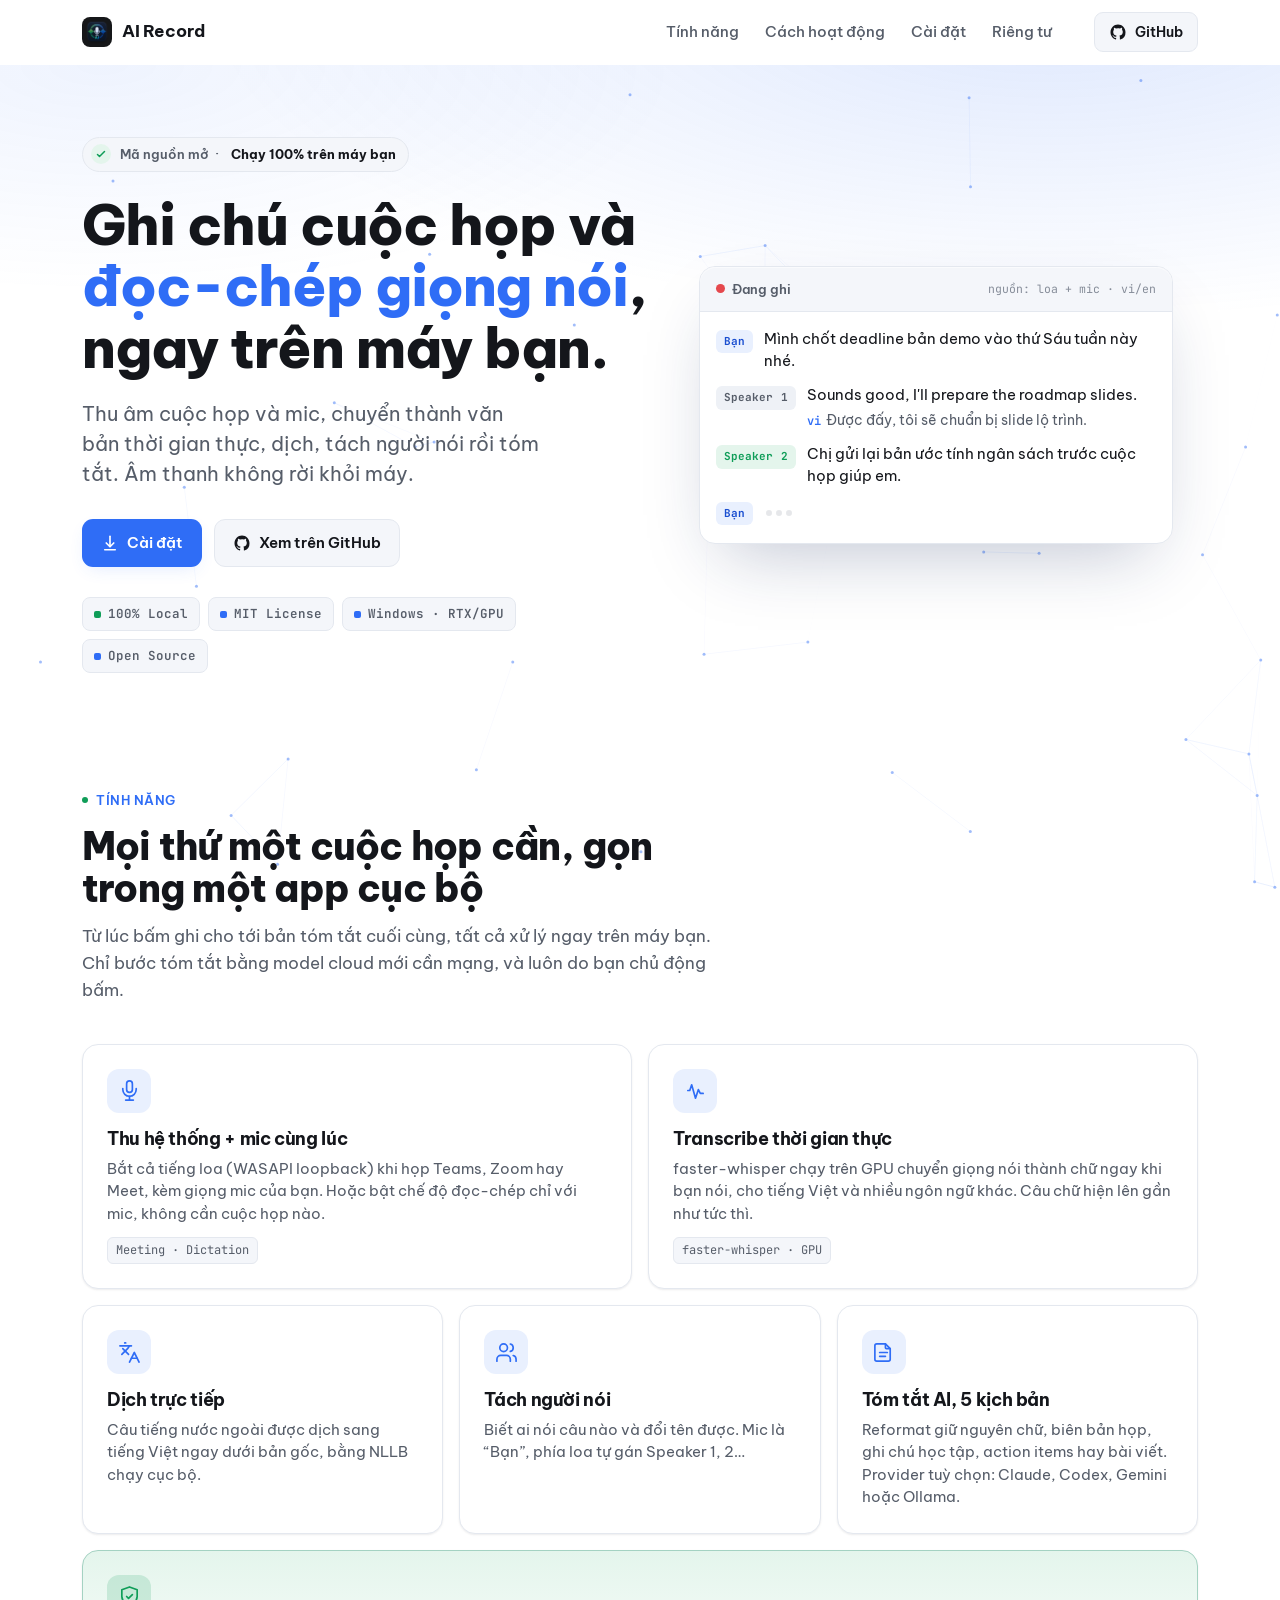
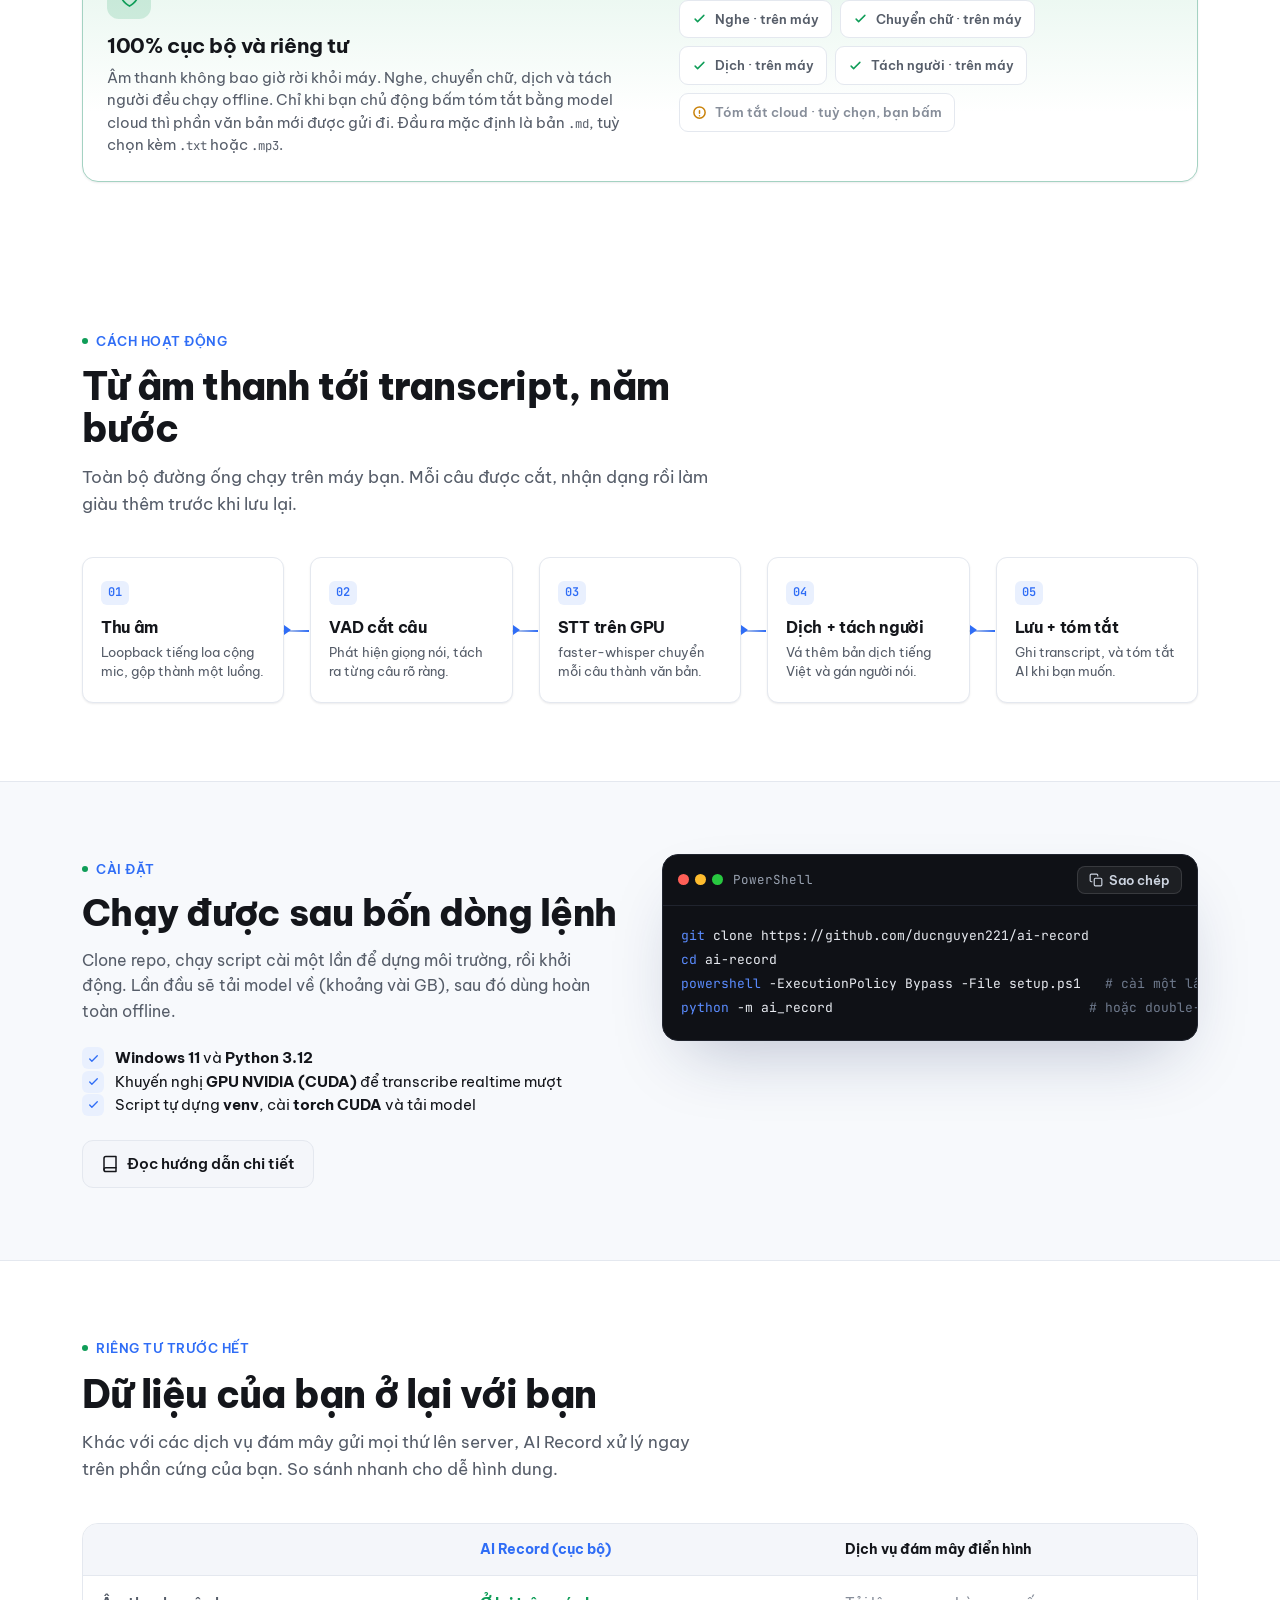
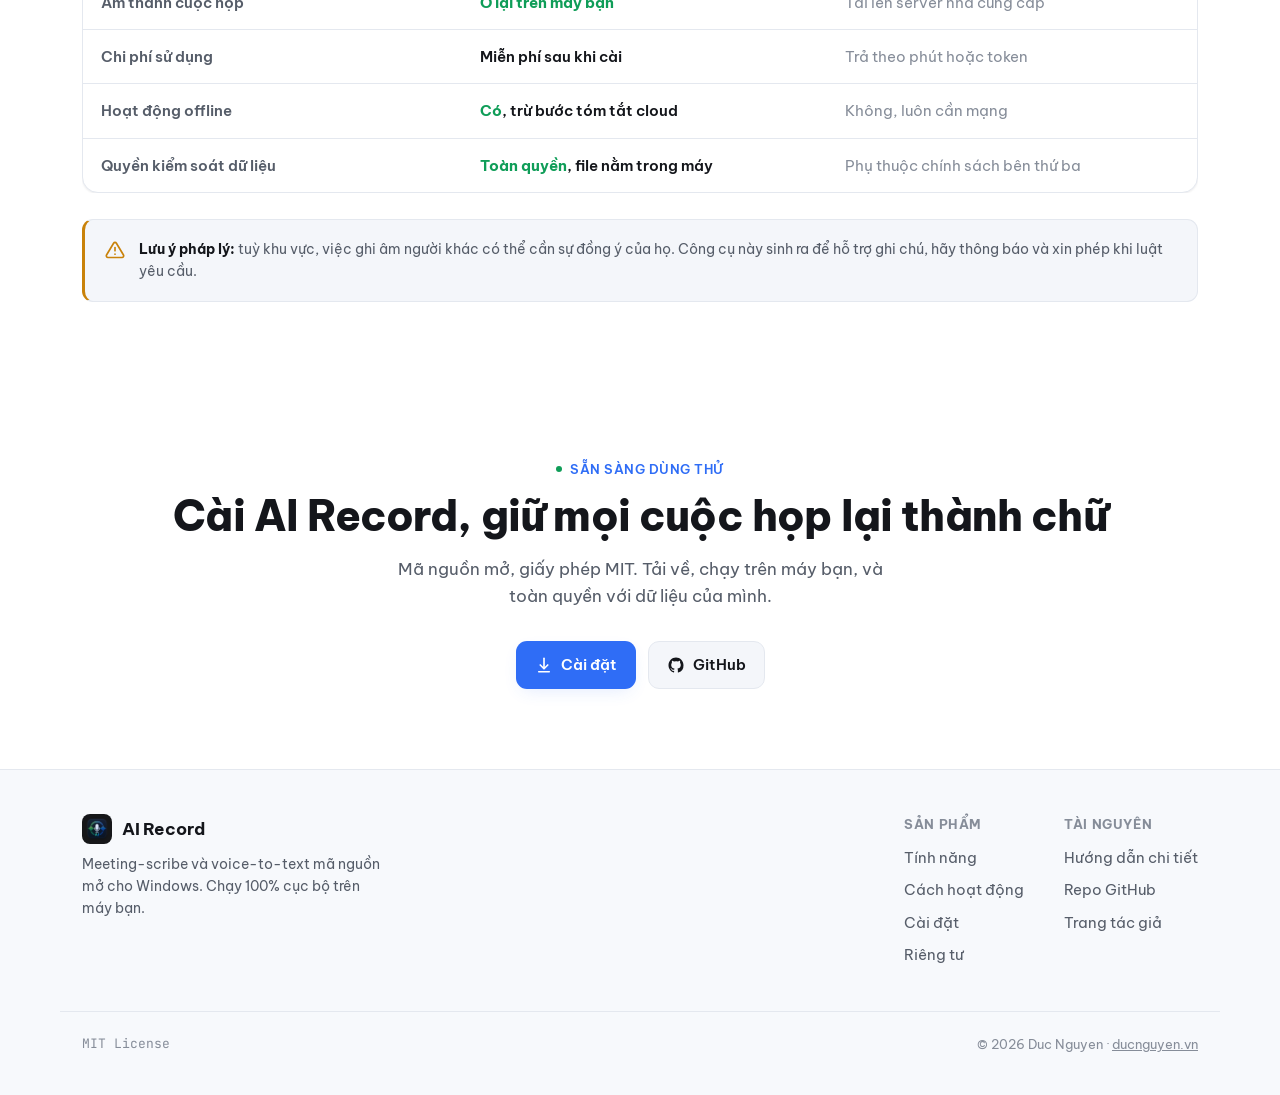
==== commit 6d4be7ae: "site: tech network background (drifting nodes + proximity links, cursor pull, theme-aware, reduced-m" ====
--- a/docs/index.html
+++ b/docs/index.html
@@ -10,6 +10,13 @@
 <meta property="og:title" content="AI Record · meeting-scribe & voice-to-text, 100% local">
 <meta property="og:description" content="Thu âm họp + mic, transcribe realtime bằng faster-whisper (GPU), dịch, tách người nói, tóm tắt AI. Mã nguồn mở, chạy hoàn toàn trên máy bạn.">
 <meta property="og:type" content="website">
+<meta property="og:url" content="https://ducnguyen.vn/ai-record/">
+<meta property="og:image" content="https://ducnguyen.vn/ai-record/og-image.png">
+<meta property="og:image:width" content="1200">
+<meta property="og:image:height" content="630">
+<meta name="twitter:card" content="summary_large_image">
+<meta name="twitter:title" content="AI Record · meeting-scribe & voice-to-text, 100% local">
+<meta name="twitter:image" content="https://ducnguyen.vn/ai-record/og-image.png">
 <link rel="icon" href="logo.png">
 <link rel="preconnect" href="https://fonts.googleapis.com">
 <link rel="preconnect" href="https://fonts.gstatic.com" crossorigin>
@@ -73,10 +80,12 @@
     }
   }
   *{box-sizing:border-box}
-  html{scroll-behavior:smooth}
+  html{scroll-behavior:smooth;background:var(--bg)}
   @media (prefers-reduced-motion:reduce){html{scroll-behavior:auto}}
+  /* Tech network background (canvas) — sits behind all content, both themes */
+  #netbg{position:fixed;inset:0;width:100%;height:100%;z-index:-1;pointer-events:none;opacity:.9}
   body{
-    margin:0;background:var(--bg);color:var(--text);
+    margin:0;background:transparent;color:var(--text);
     font-family:var(--font);line-height:1.6;font-size:16px;
     -webkit-font-smoothing:antialiased;text-rendering:optimizeLegibility;
     overflow-x:hidden;
@@ -366,6 +375,7 @@
 </style>
 </head>
 <body>
+<canvas id="netbg" aria-hidden="true"></canvas>
 
 <!-- ======= HEADER ======= -->
 <header class="site" id="siteHeader">
@@ -741,5 +751,55 @@
     els.forEach(function(el){ io.observe(el); });
   })();
 </script>
+<!-- Tech network background: drifting nodes linked by proximity + subtle cursor pull -->
+<script>
+(function(){
+  var c=document.getElementById('netbg'); if(!c) return;
+  var ctx=c.getContext('2d');
+  var reduce=matchMedia('(prefers-reduced-motion: reduce)').matches;
+  var darkQ=matchMedia('(prefers-color-scheme: dark)');
+  var dpr=Math.min(window.devicePixelRatio||1,2), W=0, H=0, pts=[], raf=0;
+  var mouse={x:-9999,y:-9999};
+  function col(a){ return (darkQ.matches?'rgba(120,160,255,':'rgba(47,109,246,')+a+')'; }
+  function resize(){
+    W=window.innerWidth; H=window.innerHeight;
+    c.width=Math.floor(W*dpr); c.height=Math.floor(H*dpr);
+    c.style.width=W+'px'; c.style.height=H+'px';
+    ctx.setTransform(dpr,0,0,dpr,0,0);
+    var n=Math.min(70, Math.max(22, Math.floor(W*H/26000)));
+    pts=Array.from({length:n},function(){return {
+      x:Math.random()*W, y:Math.random()*H,
+      vx:(Math.random()-0.5)*0.28, vy:(Math.random()-0.5)*0.28
+    };});
+    if(reduce) draw();
+  }
+  function draw(){
+    ctx.clearRect(0,0,W,H);
+    var i,j;
+    if(!reduce){
+      for(i=0;i<pts.length;i++){ var p=pts[i]; p.x+=p.vx; p.y+=p.vy;
+        if(p.x<0||p.x>W)p.vx*=-1; if(p.y<0||p.y>H)p.vy*=-1; }
+    }
+    for(i=0;i<pts.length;i++){
+      for(j=i+1;j<pts.length;j++){
+        var a=pts[i], b=pts[j], dx=a.x-b.x, dy=a.y-b.y, d=Math.sqrt(dx*dx+dy*dy);
+        if(d<150){ ctx.strokeStyle=col((0.13*(1-d/150)).toFixed(3)); ctx.lineWidth=1;
+          ctx.beginPath(); ctx.moveTo(a.x,a.y); ctx.lineTo(b.x,b.y); ctx.stroke(); }
+      }
+      var mx=pts[i].x-mouse.x, my=pts[i].y-mouse.y, md=Math.sqrt(mx*mx+my*my);
+      if(md<170){ ctx.strokeStyle=col((0.18*(1-md/170)).toFixed(3)); ctx.lineWidth=1;
+        ctx.beginPath(); ctx.moveTo(pts[i].x,pts[i].y); ctx.lineTo(mouse.x,mouse.y); ctx.stroke(); }
+    }
+    for(i=0;i<pts.length;i++){ ctx.fillStyle=col(0.5); ctx.beginPath();
+      ctx.arc(pts[i].x,pts[i].y,1.5,0,6.2832); ctx.fill(); }
+    if(!reduce) raf=requestAnimationFrame(draw);
+  }
+  window.addEventListener('resize',resize,{passive:true});
+  window.addEventListener('mousemove',function(e){mouse.x=e.clientX;mouse.y=e.clientY;},{passive:true});
+  window.addEventListener('mouseout',function(){mouse.x=-9999;mouse.y=-9999;});
+  resize();
+  if(!reduce) draw();
+})();
+</script>
 </body>
 </html>
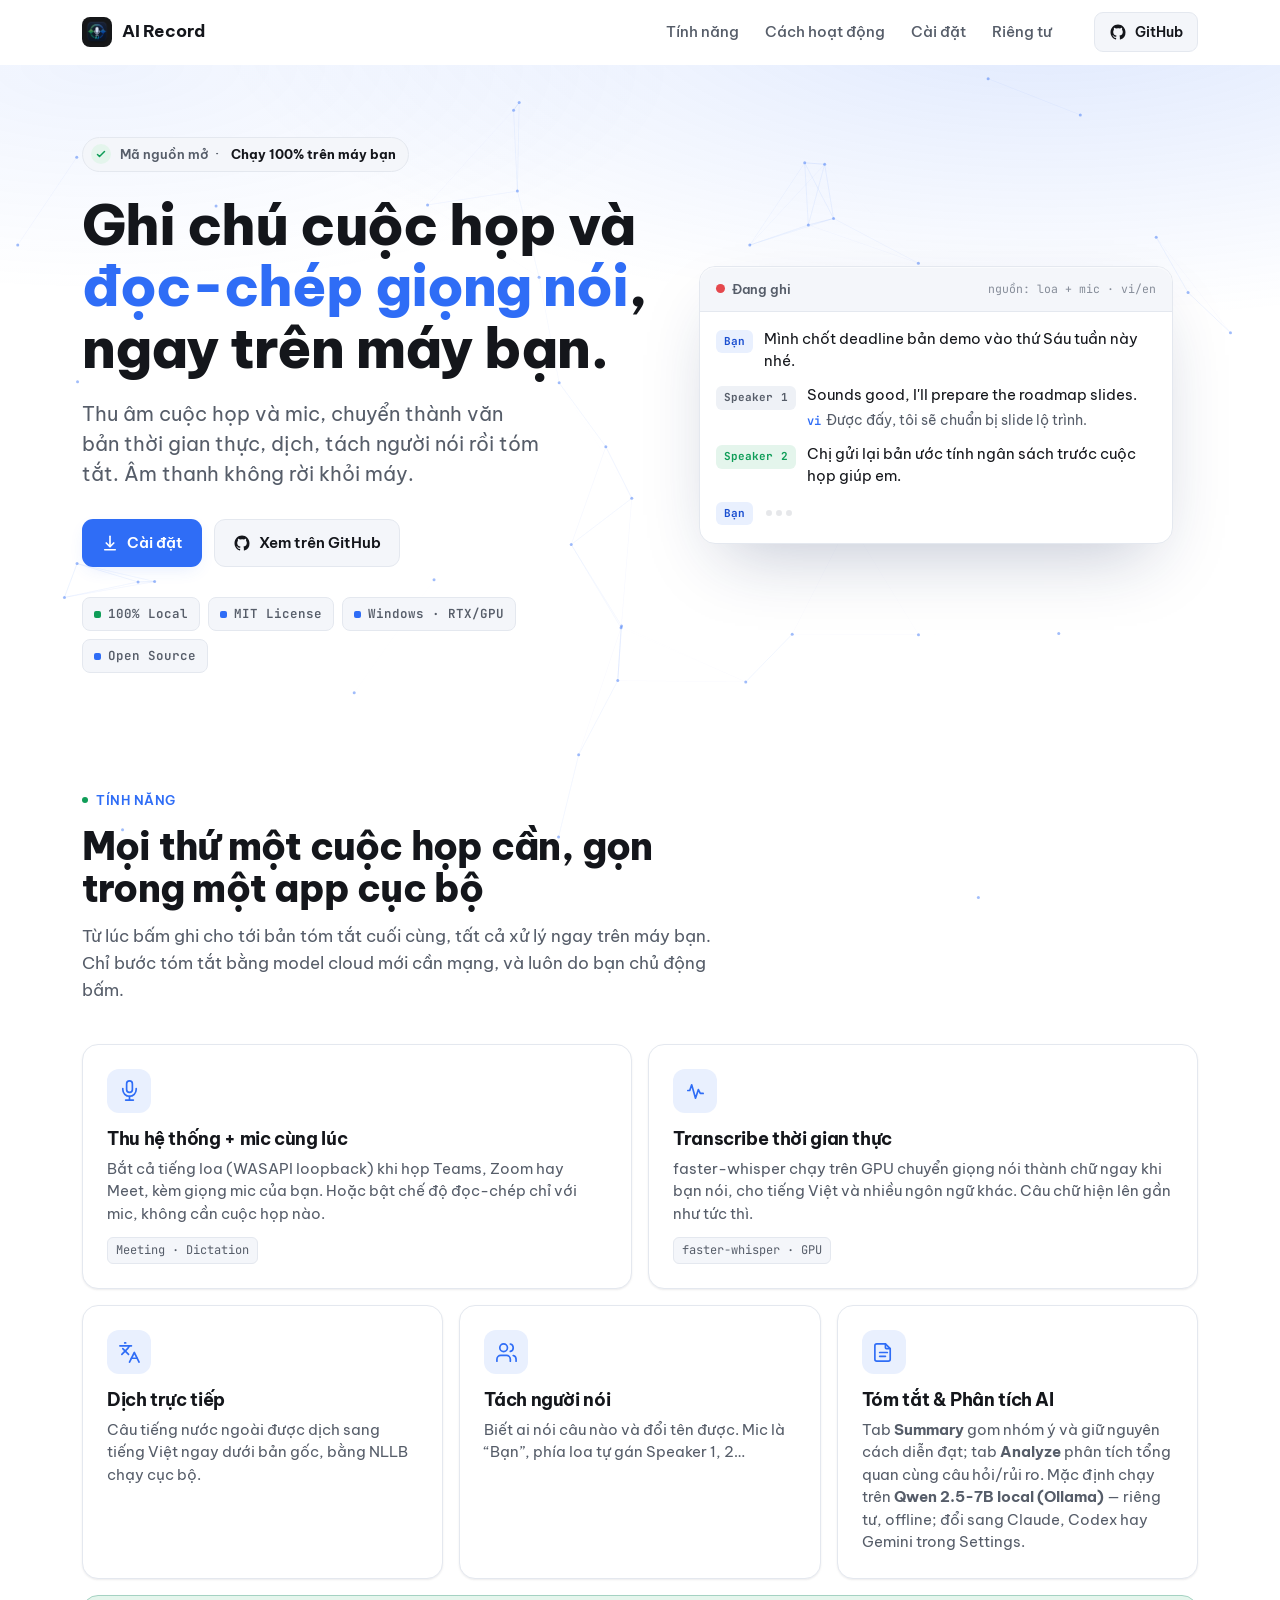
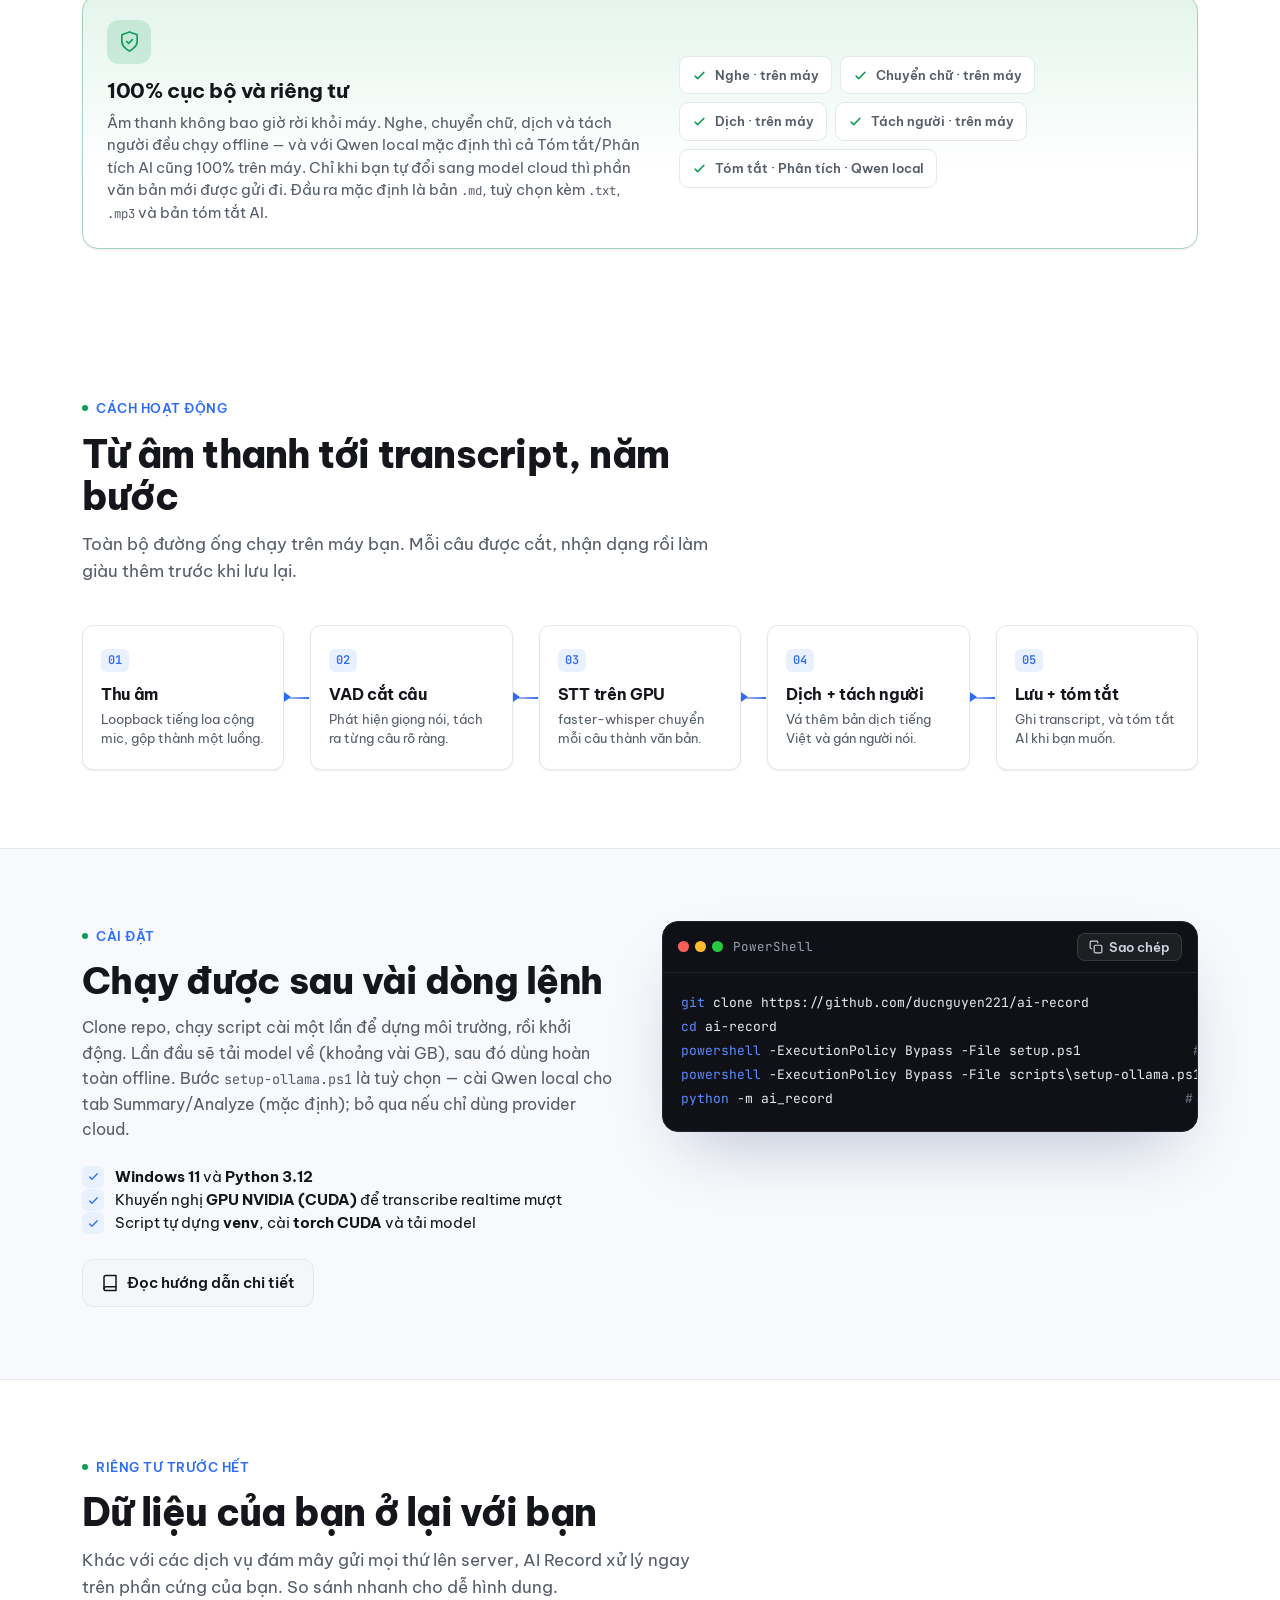
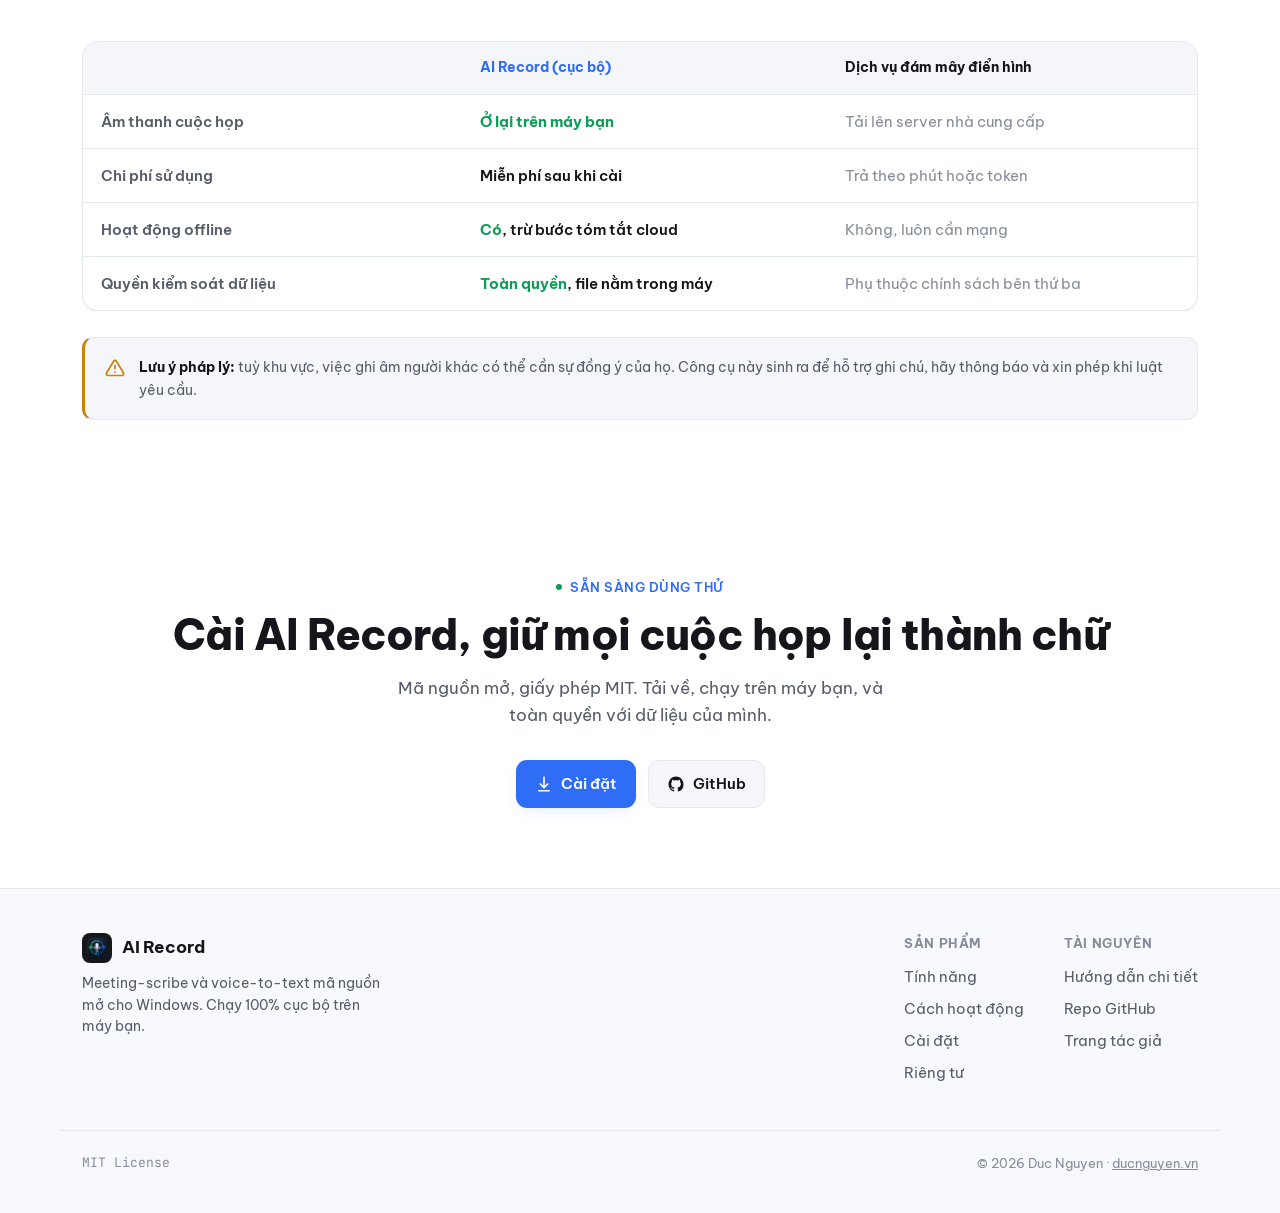
==== commit b0103874: "docs+site: reflect current app (Qwen/Ollama default AI, Transcript|Summary|Analyze tabs, records/ st" ====
--- a/docs/index.html
+++ b/docs/index.html
@@ -491,22 +491,22 @@
 
       <article class="feat reveal">
         <div class="ficon"><svg viewBox="0 0 24 24" fill="none" stroke="currentColor" stroke-width="1.75" stroke-linecap="round" stroke-linejoin="round"><path d="M14 3v4a1 1 0 0 0 1 1h4"/><path d="M5 3h9l5 5v11a2 2 0 0 1-2 2H5a2 2 0 0 1-2-2V5a2 2 0 0 1 2-2Z"/><path d="M8 12h8"/><path d="M8 16h6"/></svg></div>
-        <h3>Tóm tắt AI, 5 kịch bản</h3>
-        <p>Reformat giữ nguyên chữ, biên bản họp, ghi chú học tập, action items hay bài viết. Provider tuỳ chọn: Claude, Codex, Gemini hoặc Ollama.</p>
+        <h3>Tóm tắt &amp; Phân tích AI</h3>
+        <p>Tab <b>Summary</b> gom nhóm ý và giữ nguyên cách diễn đạt; tab <b>Analyze</b> phân tích tổng quan cùng câu hỏi/rủi ro. Mặc định chạy trên <b>Qwen 2.5-7B local (Ollama)</b> — riêng tư, offline; đổi sang Claude, Codex hay Gemini trong Settings.</p>
       </article>
 
       <article class="feat full reveal">
         <div>
           <div class="ficon"><svg viewBox="0 0 24 24" fill="none" stroke="currentColor" stroke-width="1.75" stroke-linecap="round" stroke-linejoin="round"><path d="M12 22s8-4 8-10V5l-8-3-8 3v7c0 6 8 10 8 10Z"/><path d="m9 12 2 2 4-4"/></svg></div>
           <h3>100% cục bộ và riêng tư</h3>
-          <p>Âm thanh không bao giờ rời khỏi máy. Nghe, chuyển chữ, dịch và tách người đều chạy offline. Chỉ khi bạn chủ động bấm tóm tắt bằng model cloud thì phần văn bản mới được gửi đi. Đầu ra mặc định là bản <code style="font-family:var(--mono);font-size:.85em">.md</code>, tuỳ chọn kèm <code style="font-family:var(--mono);font-size:.85em">.txt</code> hoặc <code style="font-family:var(--mono);font-size:.85em">.mp3</code>.</p>
+          <p>Âm thanh không bao giờ rời khỏi máy. Nghe, chuyển chữ, dịch và tách người đều chạy offline — và với Qwen local mặc định thì cả Tóm tắt/Phân tích AI cũng 100% trên máy. Chỉ khi bạn tự đổi sang model cloud thì phần văn bản mới được gửi đi. Đầu ra mặc định là bản <code style="font-family:var(--mono);font-size:.85em">.md</code>, tuỳ chọn kèm <code style="font-family:var(--mono);font-size:.85em">.txt</code>, <code style="font-family:var(--mono);font-size:.85em">.mp3</code> và bản tóm tắt AI.</p>
         </div>
         <div class="privacy-tags">
           <span class="ptag"><svg viewBox="0 0 24 24" fill="none" stroke="currentColor" stroke-width="2.4" stroke-linecap="round" stroke-linejoin="round"><path d="M5 13l4 4L19 7"/></svg>Nghe · trên máy</span>
           <span class="ptag"><svg viewBox="0 0 24 24" fill="none" stroke="currentColor" stroke-width="2.4" stroke-linecap="round" stroke-linejoin="round"><path d="M5 13l4 4L19 7"/></svg>Chuyển chữ · trên máy</span>
           <span class="ptag"><svg viewBox="0 0 24 24" fill="none" stroke="currentColor" stroke-width="2.4" stroke-linecap="round" stroke-linejoin="round"><path d="M5 13l4 4L19 7"/></svg>Dịch · trên máy</span>
           <span class="ptag"><svg viewBox="0 0 24 24" fill="none" stroke="currentColor" stroke-width="2.4" stroke-linecap="round" stroke-linejoin="round"><path d="M5 13l4 4L19 7"/></svg>Tách người · trên máy</span>
-          <span class="ptag out"><svg viewBox="0 0 24 24" fill="none" stroke="currentColor" stroke-width="2.4" stroke-linecap="round" stroke-linejoin="round"><path d="M12 9v4"/><path d="M12 17h.01"/><circle cx="12" cy="12" r="9"/></svg>Tóm tắt cloud · tuỳ chọn, bạn bấm</span>
+          <span class="ptag"><svg viewBox="0 0 24 24" fill="none" stroke="currentColor" stroke-width="2.4" stroke-linecap="round" stroke-linejoin="round"><path d="M5 13l4 4L19 7"/></svg>Tóm tắt · Phân tích · Qwen local</span>
         </div>
       </article>
     </div>
@@ -560,8 +560,8 @@
   <div class="wrap install-grid">
     <div class="install-copy reveal">
       <span class="eyebrow"><span class="dot"></span>Cài đặt</span>
-      <h2 style="margin-top:14px">Chạy được sau bốn dòng lệnh</h2>
-      <p>Clone repo, chạy script cài một lần để dựng môi trường, rồi khởi động. Lần đầu sẽ tải model về (khoảng vài GB), sau đó dùng hoàn toàn offline.</p>
+      <h2 style="margin-top:14px">Chạy được sau vài dòng lệnh</h2>
+      <p>Clone repo, chạy script cài một lần để dựng môi trường, rồi khởi động. Lần đầu sẽ tải model về (khoảng vài GB), sau đó dùng hoàn toàn offline. Bước <code style="font-family:var(--mono);font-size:.85em">setup-ollama.ps1</code> là tuỳ chọn — cài Qwen local cho tab Summary/Analyze (mặc định); bỏ qua nếu chỉ dùng provider cloud.</p>
       <div class="req">
         <ul>
           <li><span class="ic"><svg viewBox="0 0 24 24" fill="none" stroke="currentColor" stroke-width="2.4" stroke-linecap="round" stroke-linejoin="round"><path d="M5 13l4 4L19 7"/></svg></span><span><b>Windows 11</b> và <b>Python 3.12</b></span></li>
@@ -587,8 +587,9 @@
       <div class="code-scroll">
 <pre><code id="installCode"><span class="pr">git</span> clone https://github.com/ducnguyen221/ai-record
 <span class="pr">cd</span> ai-record
-<span class="pr">powershell</span> -ExecutionPolicy Bypass -File setup.ps1   <span class="cm"># cài một lần: venv + torch CUDA + model</span>
-<span class="pr">python</span> -m ai_record                                <span class="cm"># hoặc double-click shortcut trên Desktop</span></code></pre>
+<span class="pr">powershell</span> -ExecutionPolicy Bypass -File setup.ps1              <span class="cm"># cài một lần: venv + torch CUDA + model</span>
+<span class="pr">powershell</span> -ExecutionPolicy Bypass -File scripts\setup-ollama.ps1   <span class="cm"># tuỳ chọn: Qwen local cho Summary/Analyze</span>
+<span class="pr">python</span> -m ai_record                                            <span class="cm"># hoặc double-click shortcut trên Desktop</span></code></pre>
       </div>
     </div>
   </div>
@@ -712,6 +713,7 @@
       'git clone https://github.com/ducnguyen221/ai-record',
       'cd ai-record',
       'powershell -ExecutionPolicy Bypass -File setup.ps1',
+      'powershell -ExecutionPolicy Bypass -File scripts\\setup-ollama.ps1',
       'python -m ai_record'
     ].join('\n');
     function flash(ok){
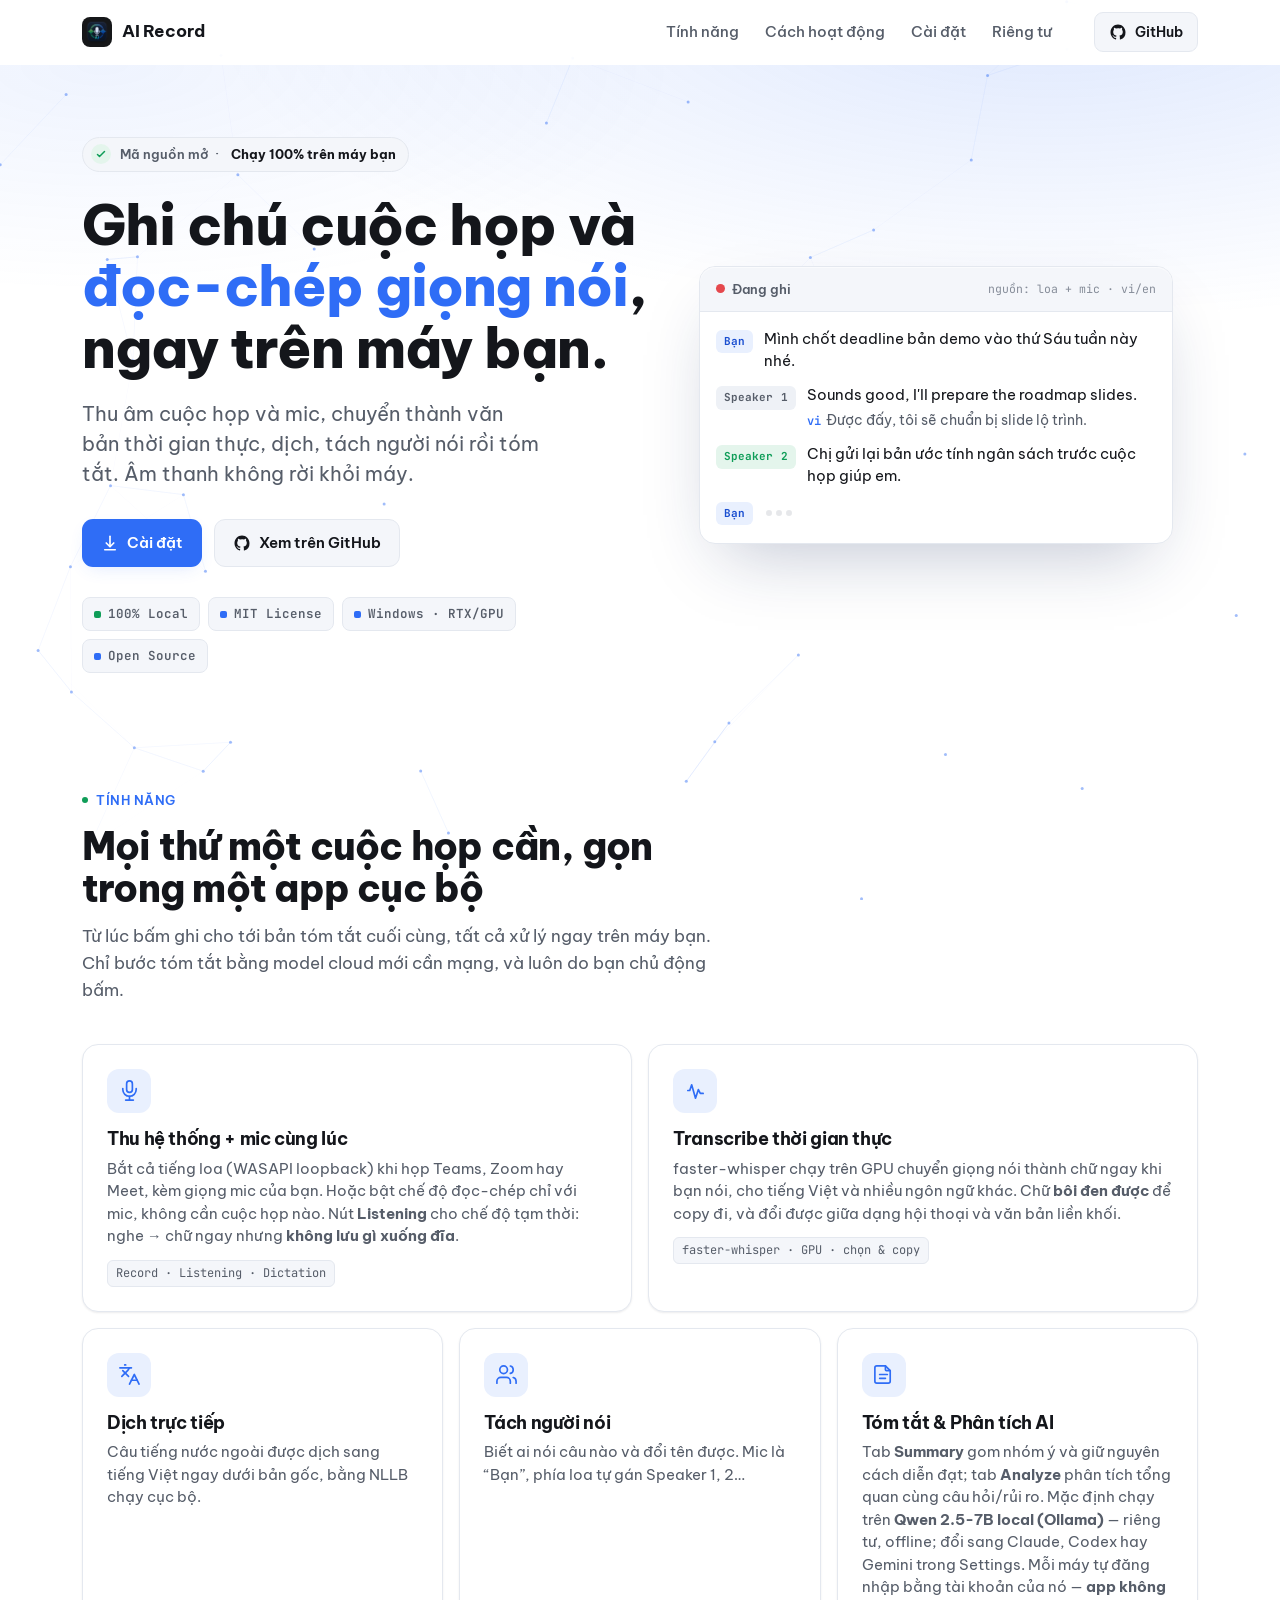
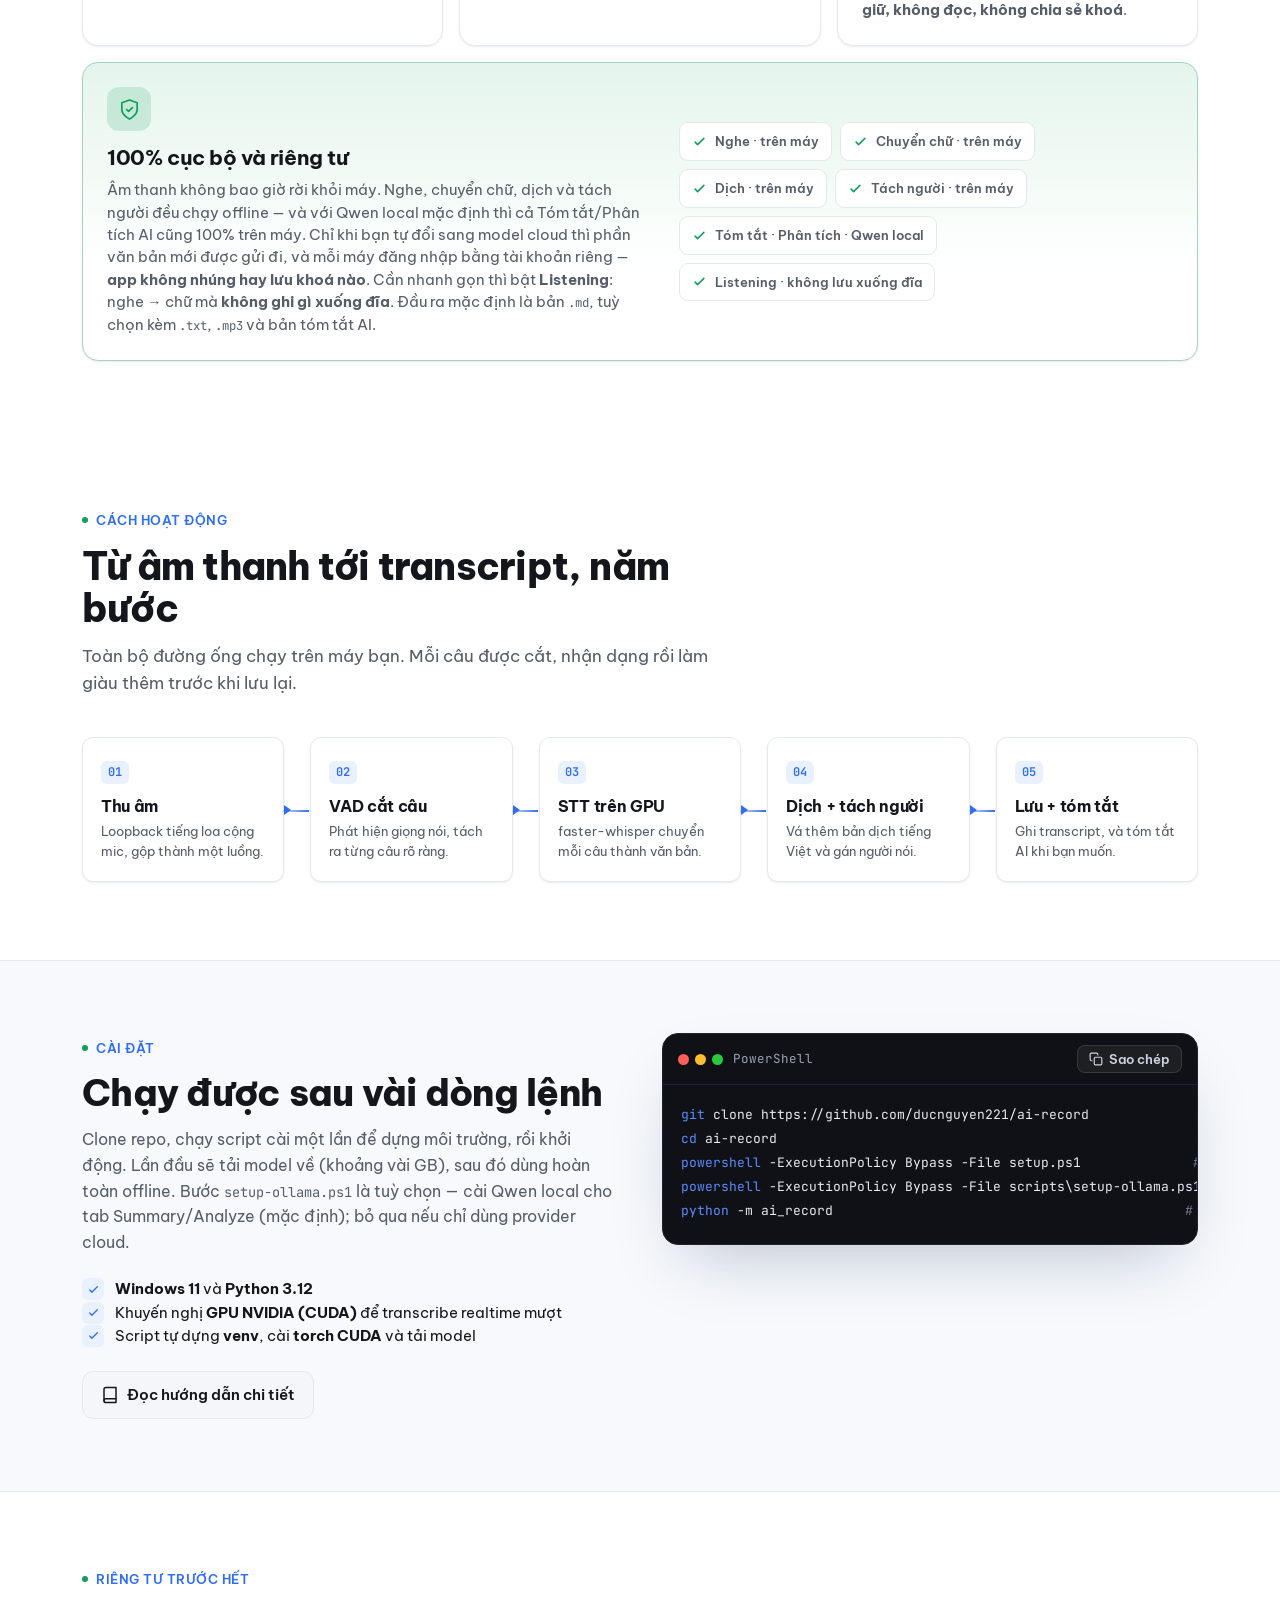
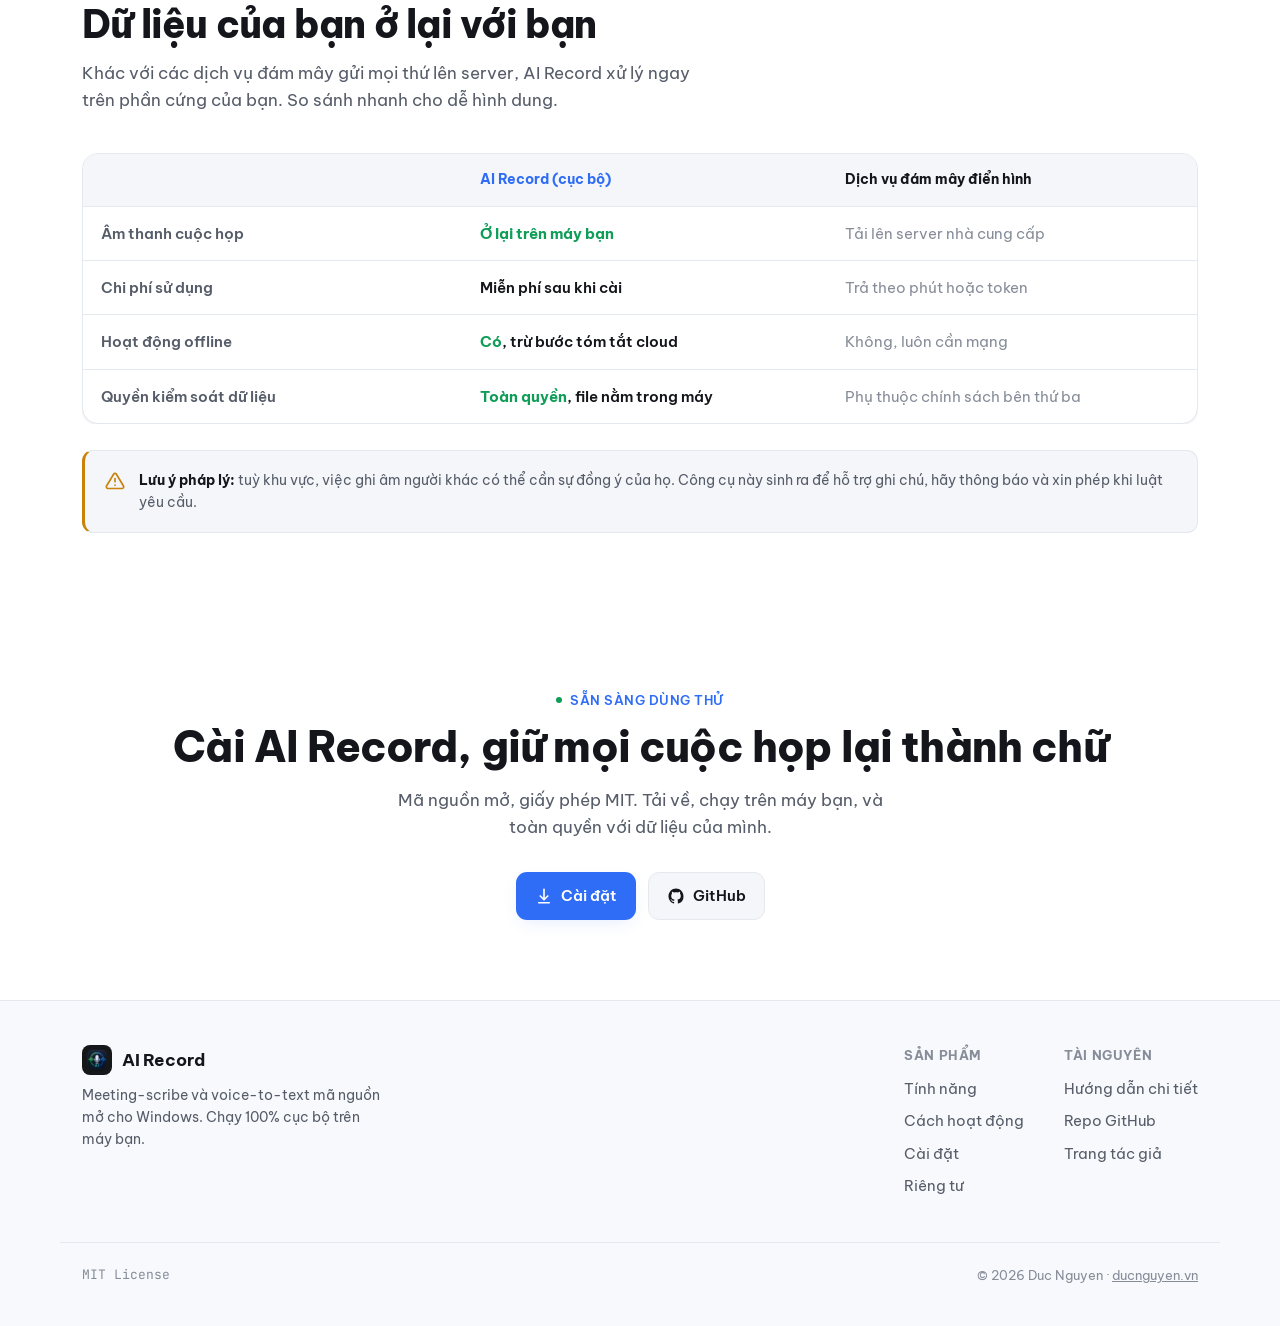
==== commit 4386412a: "docs+site: document Listening (no-save) mode, selectable transcript + text/dialogue toggle, top Copy" ====
--- a/docs/index.html
+++ b/docs/index.html
@@ -466,15 +466,15 @@
       <article class="feat wide reveal">
         <div class="ficon"><svg viewBox="0 0 24 24" fill="none" stroke="currentColor" stroke-width="1.75" stroke-linecap="round" stroke-linejoin="round"><path d="M12 2a3 3 0 0 0-3 3v6a3 3 0 0 0 6 0V5a3 3 0 0 0-3-3Z"/><path d="M19 10v1a7 7 0 0 1-14 0v-1"/><path d="M12 18v4"/><path d="M8 22h8"/></svg></div>
         <h3>Thu hệ thống + mic cùng lúc</h3>
-        <p>Bắt cả tiếng loa (WASAPI loopback) khi họp Teams, Zoom hay Meet, kèm giọng mic của bạn. Hoặc bật chế độ đọc-chép chỉ với mic, không cần cuộc họp nào.</p>
-        <span class="kbd">Meeting · Dictation</span>
+        <p>Bắt cả tiếng loa (WASAPI loopback) khi họp Teams, Zoom hay Meet, kèm giọng mic của bạn. Hoặc bật chế độ đọc-chép chỉ với mic, không cần cuộc họp nào. Nút <b>Listening</b> cho chế độ tạm thời: nghe → chữ ngay nhưng <b>không lưu gì xuống đĩa</b>.</p>
+        <span class="kbd">Record · Listening · Dictation</span>
       </article>
 
       <article class="feat wide reveal">
         <div class="ficon"><svg viewBox="0 0 24 24" fill="none" stroke="currentColor" stroke-width="1.75" stroke-linecap="round" stroke-linejoin="round"><path d="M4 12h2l2-6 4 14 3-9 2 4h3"/></svg></div>
         <h3>Transcribe thời gian thực</h3>
-        <p>faster-whisper chạy trên GPU chuyển giọng nói thành chữ ngay khi bạn nói, cho tiếng Việt và nhiều ngôn ngữ khác. Câu chữ hiện lên gần như tức thì.</p>
-        <span class="kbd">faster-whisper · GPU</span>
+        <p>faster-whisper chạy trên GPU chuyển giọng nói thành chữ ngay khi bạn nói, cho tiếng Việt và nhiều ngôn ngữ khác. Chữ <b>bôi đen được</b> để copy đi, và đổi được giữa dạng hội thoại và văn bản liền khối.</p>
+        <span class="kbd">faster-whisper · GPU · chọn &amp; copy</span>
       </article>
 
       <article class="feat reveal">
@@ -492,14 +492,14 @@
       <article class="feat reveal">
         <div class="ficon"><svg viewBox="0 0 24 24" fill="none" stroke="currentColor" stroke-width="1.75" stroke-linecap="round" stroke-linejoin="round"><path d="M14 3v4a1 1 0 0 0 1 1h4"/><path d="M5 3h9l5 5v11a2 2 0 0 1-2 2H5a2 2 0 0 1-2-2V5a2 2 0 0 1 2-2Z"/><path d="M8 12h8"/><path d="M8 16h6"/></svg></div>
         <h3>Tóm tắt &amp; Phân tích AI</h3>
-        <p>Tab <b>Summary</b> gom nhóm ý và giữ nguyên cách diễn đạt; tab <b>Analyze</b> phân tích tổng quan cùng câu hỏi/rủi ro. Mặc định chạy trên <b>Qwen 2.5-7B local (Ollama)</b> — riêng tư, offline; đổi sang Claude, Codex hay Gemini trong Settings.</p>
+        <p>Tab <b>Summary</b> gom nhóm ý và giữ nguyên cách diễn đạt; tab <b>Analyze</b> phân tích tổng quan cùng câu hỏi/rủi ro. Mặc định chạy trên <b>Qwen 2.5-7B local (Ollama)</b> — riêng tư, offline; đổi sang Claude, Codex hay Gemini trong Settings. Mỗi máy tự đăng nhập bằng tài khoản của nó — <b>app không giữ, không đọc, không chia sẻ khoá</b>.</p>
       </article>
 
       <article class="feat full reveal">
         <div>
           <div class="ficon"><svg viewBox="0 0 24 24" fill="none" stroke="currentColor" stroke-width="1.75" stroke-linecap="round" stroke-linejoin="round"><path d="M12 22s8-4 8-10V5l-8-3-8 3v7c0 6 8 10 8 10Z"/><path d="m9 12 2 2 4-4"/></svg></div>
           <h3>100% cục bộ và riêng tư</h3>
-          <p>Âm thanh không bao giờ rời khỏi máy. Nghe, chuyển chữ, dịch và tách người đều chạy offline — và với Qwen local mặc định thì cả Tóm tắt/Phân tích AI cũng 100% trên máy. Chỉ khi bạn tự đổi sang model cloud thì phần văn bản mới được gửi đi. Đầu ra mặc định là bản <code style="font-family:var(--mono);font-size:.85em">.md</code>, tuỳ chọn kèm <code style="font-family:var(--mono);font-size:.85em">.txt</code>, <code style="font-family:var(--mono);font-size:.85em">.mp3</code> và bản tóm tắt AI.</p>
+          <p>Âm thanh không bao giờ rời khỏi máy. Nghe, chuyển chữ, dịch và tách người đều chạy offline — và với Qwen local mặc định thì cả Tóm tắt/Phân tích AI cũng 100% trên máy. Chỉ khi bạn tự đổi sang model cloud thì phần văn bản mới được gửi đi, và mỗi máy đăng nhập bằng tài khoản riêng — <b>app không nhúng hay lưu khoá nào</b>. Cần nhanh gọn thì bật <b>Listening</b>: nghe → chữ mà <b>không ghi gì xuống đĩa</b>. Đầu ra mặc định là bản <code style="font-family:var(--mono);font-size:.85em">.md</code>, tuỳ chọn kèm <code style="font-family:var(--mono);font-size:.85em">.txt</code>, <code style="font-family:var(--mono);font-size:.85em">.mp3</code> và bản tóm tắt AI.</p>
         </div>
         <div class="privacy-tags">
           <span class="ptag"><svg viewBox="0 0 24 24" fill="none" stroke="currentColor" stroke-width="2.4" stroke-linecap="round" stroke-linejoin="round"><path d="M5 13l4 4L19 7"/></svg>Nghe · trên máy</span>
@@ -507,6 +507,7 @@
           <span class="ptag"><svg viewBox="0 0 24 24" fill="none" stroke="currentColor" stroke-width="2.4" stroke-linecap="round" stroke-linejoin="round"><path d="M5 13l4 4L19 7"/></svg>Dịch · trên máy</span>
           <span class="ptag"><svg viewBox="0 0 24 24" fill="none" stroke="currentColor" stroke-width="2.4" stroke-linecap="round" stroke-linejoin="round"><path d="M5 13l4 4L19 7"/></svg>Tách người · trên máy</span>
           <span class="ptag"><svg viewBox="0 0 24 24" fill="none" stroke="currentColor" stroke-width="2.4" stroke-linecap="round" stroke-linejoin="round"><path d="M5 13l4 4L19 7"/></svg>Tóm tắt · Phân tích · Qwen local</span>
+          <span class="ptag"><svg viewBox="0 0 24 24" fill="none" stroke="currentColor" stroke-width="2.4" stroke-linecap="round" stroke-linejoin="round"><path d="M5 13l4 4L19 7"/></svg>Listening · không lưu xuống đĩa</span>
         </div>
       </article>
     </div>
